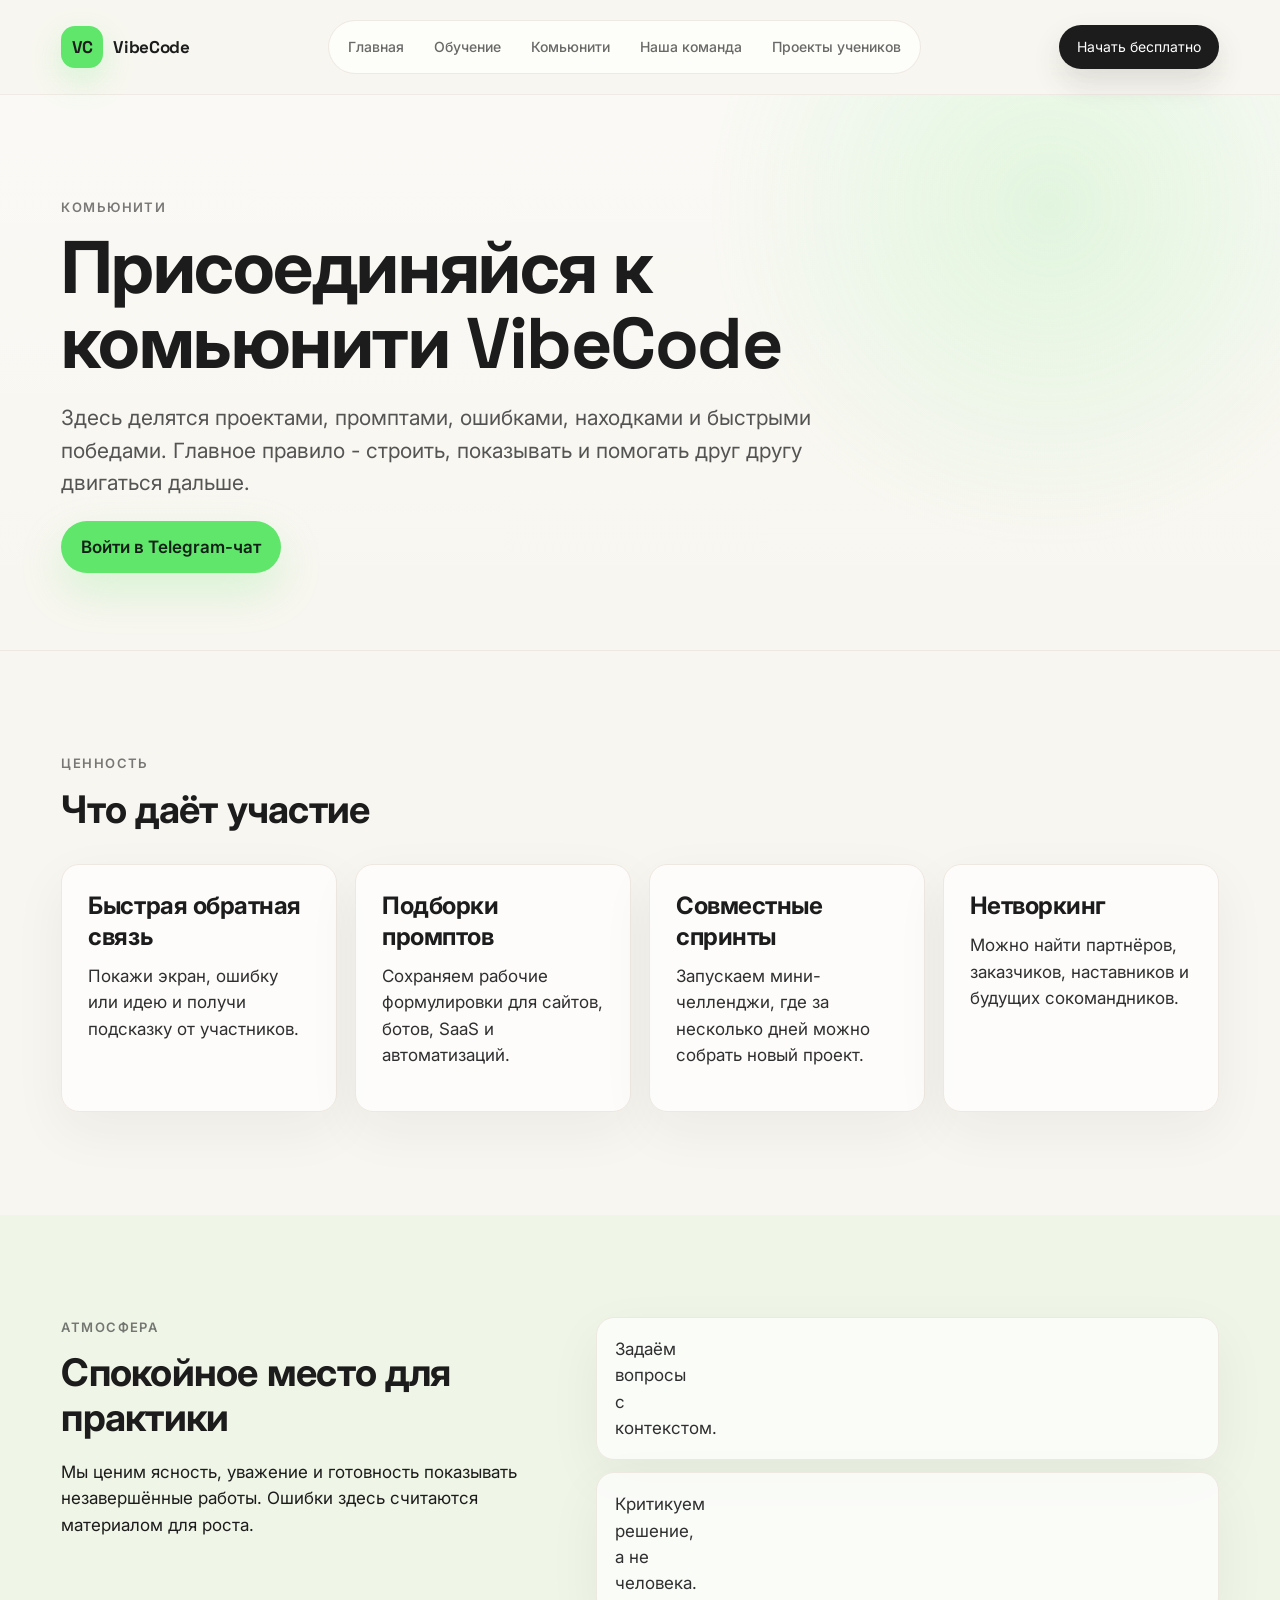
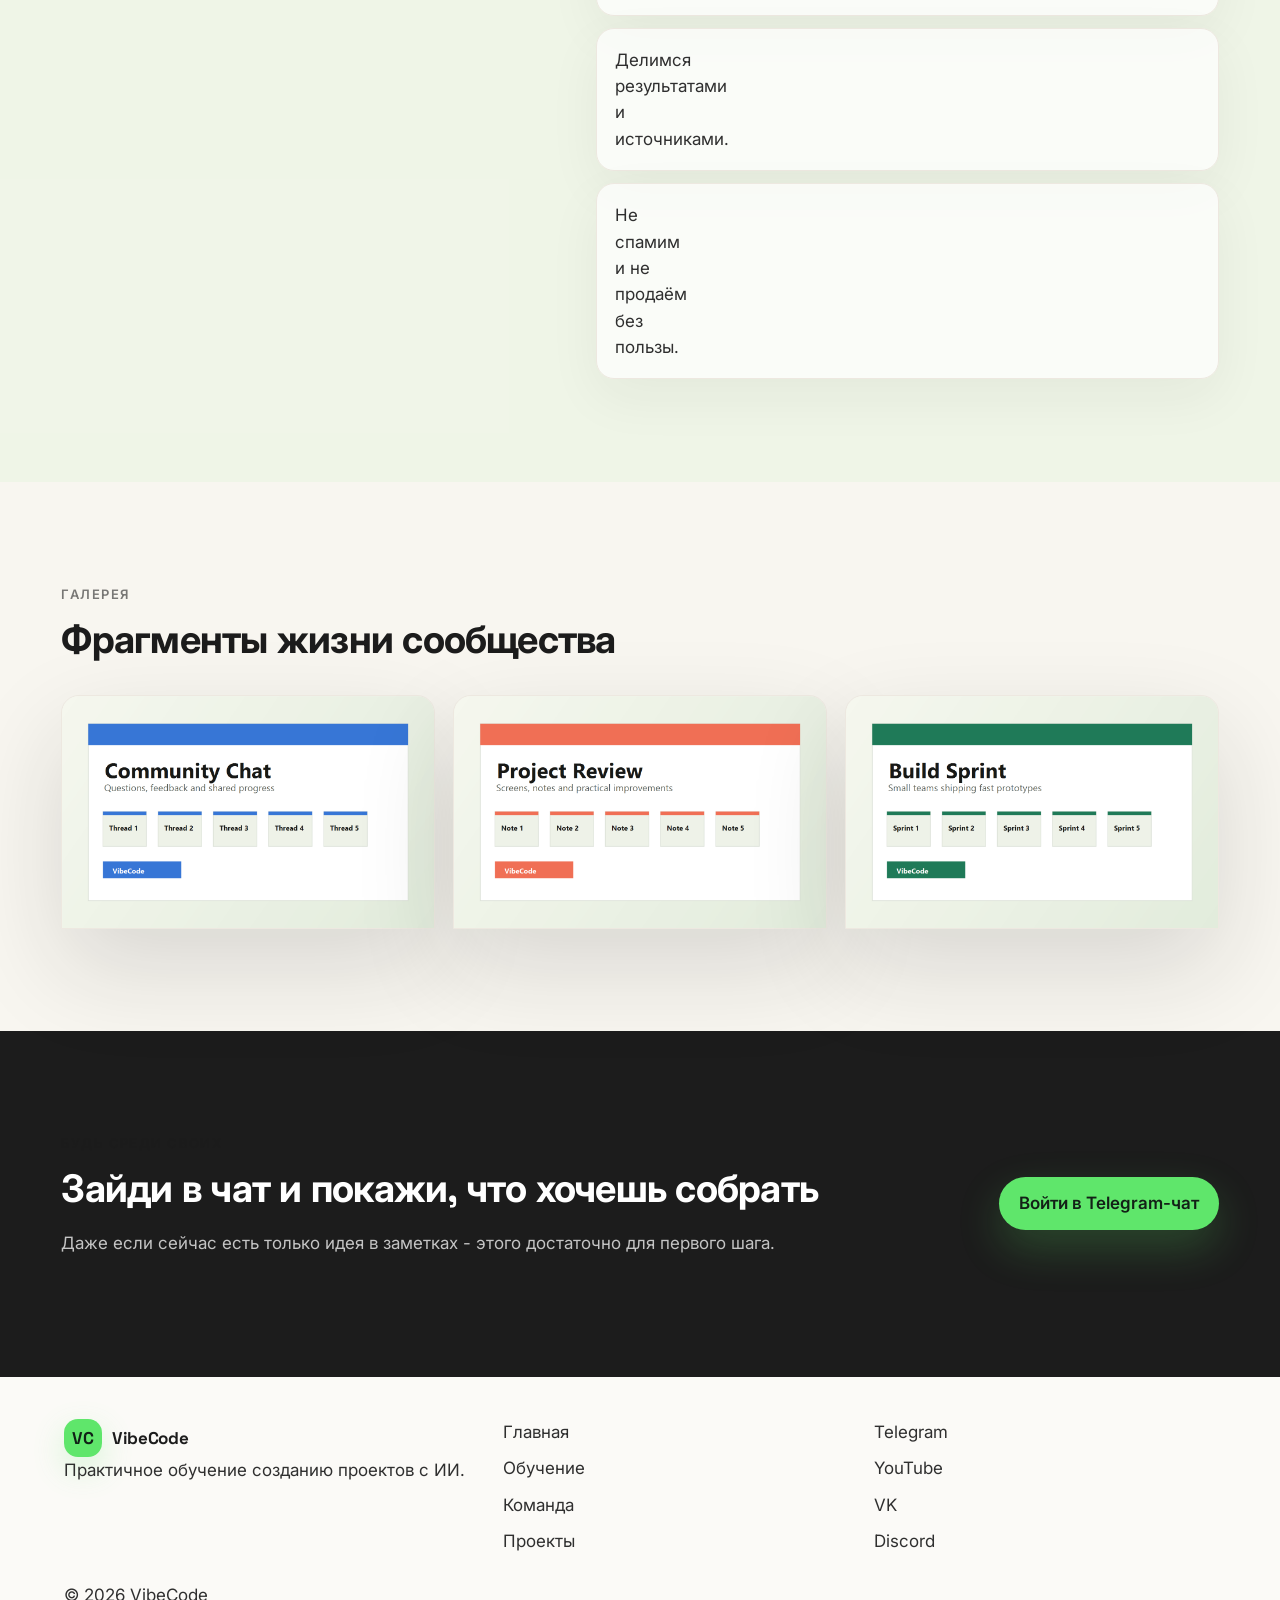
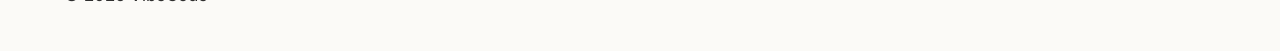
==== community.html @ 1e2a9bc7 "Initial VibeCode website" ====
<!doctype html>
<html lang="ru">
  <head>
    <meta charset="utf-8">
    <meta name="viewport" content="width=device-width, initial-scale=1">
    <title>Комьюнити - VibeCode</title>
    <link rel="preconnect" href="https://fonts.googleapis.com">
    <link rel="preconnect" href="https://fonts.gstatic.com" crossorigin>
    <link href="https://fonts.googleapis.com/css2?family=Inter:wght@400;500;600&family=Space+Grotesk:wght@700&display=swap" rel="stylesheet">
    <link rel="stylesheet" href="styles.css">
  </head>
  <body class="inner-premium">
    <header class="site-header premium-header">
      <a class="brand" href="index.html"><span class="brand-mark">VC</span><span>VibeCode</span></a>
      <button class="menu-toggle" type="button" aria-expanded="false" aria-controls="site-nav"><span></span><span></span><span></span></button>
      <nav class="site-nav" id="site-nav">
        <a href="index.html">Главная</a>
        <a href="learn.html">Обучение</a>
        <a href="community.html">Комьюнити</a>
        <a href="team.html">Наша команда</a>
        <a href="projects.html">Проекты учеников</a>
      </nav>
      <a class="header-cta" href="learn.html#free-course">Начать бесплатно</a>
    </header>

    <main>
      <section class="page-hero inner-hero community-hero">
        <p class="eyebrow">Комьюнити</p>
        <h1>Присоединяйся к комьюнити VibeCode</h1>
        <p>Здесь делятся проектами, промптами, ошибками, находками и быстрыми победами. Главное правило - строить, показывать и помогать друг другу двигаться дальше.</p>
        <a class="button primary" href="#">Войти в Telegram-чат</a>
      </section>

      <section class="section">
        <div class="section-head"><p class="eyebrow">Ценность</p><h2>Что даёт участие</h2></div>
        <div class="feature-grid">
          <article class="feature-card"><h3>Быстрая обратная связь</h3><p>Покажи экран, ошибку или идею и получи подсказку от участников.</p></article>
          <article class="feature-card"><h3>Подборки промптов</h3><p>Сохраняем рабочие формулировки для сайтов, ботов, SaaS и автоматизаций.</p></article>
          <article class="feature-card"><h3>Совместные спринты</h3><p>Запускаем мини-челленджи, где за несколько дней можно собрать новый проект.</p></article>
          <article class="feature-card"><h3>Нетворкинг</h3><p>Можно найти партнёров, заказчиков, наставников и будущих сокомандников.</p></article>
        </div>
      </section>

      <section class="section split-section muted-band">
        <div><p class="eyebrow">Атмосфера</p><h2>Спокойное место для практики</h2><p>Мы ценим ясность, уважение и готовность показывать незавершённые работы. Ошибки здесь считаются материалом для роста.</p></div>
        <div class="rules-list"><p>Задаём вопросы с контекстом.</p><p>Критикуем решение, а не человека.</p><p>Делимся результатами и источниками.</p><p>Не спамим и не продаём без пользы.</p></div>
      </section>

      <section class="section">
        <div class="section-head"><p class="eyebrow">Галерея</p><h2>Фрагменты жизни сообщества</h2></div>
        <div class="gallery-grid">
          <img src="assets/community-chat.png" alt="Скриншот обсуждения проектов в чате">
          <img src="assets/community-review.png" alt="Скриншот ревью интерфейса в сообществе">
          <img src="assets/community-sprint.png" alt="Скриншот спринта участников VibeCode">
        </div>
      </section>

      <section class="section cta-band">
        <div><p class="eyebrow">Будь среди своих</p><h2>Зайди в чат и покажи, что хочешь собрать</h2><p>Даже если сейчас есть только идея в заметках - этого достаточно для первого шага.</p></div>
        <a class="button primary" href="#">Войти в Telegram-чат</a>
      </section>
    </main>

    <footer class="site-footer premium-footer">
      <div><a class="brand" href="index.html"><span class="brand-mark">VC</span><span>VibeCode</span></a><p>Практичное обучение созданию проектов с ИИ.</p></div>
      <nav><a href="index.html">Главная</a><a href="learn.html">Обучение</a><a href="team.html">Команда</a><a href="projects.html">Проекты</a></nav>
      <div class="socials"><a href="#">Telegram</a><a href="#">YouTube</a><a href="#">VK</a><a href="#">Discord</a></div>
      <p class="copyright">© 2026 VibeCode</p>
    </footer>
    <script src="script.js"></script>
  </body>
</html>
---- styles.css ----
﻿:root {
  --bg: #F8F6F0;
  --surface: #ffffff;
  --ink: #1C1C1C;
  --muted: #2F2F2F;
  --line: #EDE8E0;
  --green: #5FE66B;
  --lime: #5FE66B;
  --light-green: #E8F5E0;
  --coral: #f06f55;
  --blue: #3776d6;
  --shadow: 0 38px 100px rgba(28, 28, 28, 0.14);
}

* { box-sizing: border-box; }
html { scroll-behavior: smooth; }
body {
  margin: 0;
  font-family: Montserrat, ui-sans-serif, system-ui, -apple-system, BlinkMacSystemFont, "Segoe UI", sans-serif;
  font-weight: 400;
  color: var(--ink);
  background: var(--bg);
  line-height: 1.5;
}

.learn-page {
  font-family: Montserrat, ui-sans-serif, system-ui, -apple-system, BlinkMacSystemFont, "Segoe UI", sans-serif;
}

.learn-page .page-hero h1,
.learn-page .section h2 {
  font-size: 34px;
  line-height: 1.15;
  max-width: 760px;
}

.learn-page .page-hero p,
.learn-page .section p,
.learn-page .section li,
.learn-page .program-list span,
.learn-page .faq-section details p {
  font-size: 14px;
  line-height: 1.58;
}

.learn-page .section h3,
.learn-page .faq-section summary {
  font-size: 18px;
  line-height: 1.25;
}

.learn-page .price {
  font-size: 28px;
}

.learn-page .compact-split {
  padding: 0;
}

.check-list {
  display: grid;
  gap: 10px;
  margin: 0;
  padding: 0;
  list-style: none;
}

.check-list li,
.link-list a,
.mini-project-grid article,
.highlight-panel {
  border: 1px solid var(--line);
  border-radius: 8px;
  background: var(--surface);
}

.check-list li {
  padding: 13px 15px;
  font-weight: 400;
}

.link-list {
  display: grid;
  gap: 10px;
}

.link-list a {
  padding: 13px 15px;
  color: var(--green);
  font-weight: 400;
}

.closing-line {
  max-width: 860px;
  margin: 28px 0 0;
  font-weight: 400;
}

.mini-project-grid {
  display: grid;
  grid-template-columns: repeat(2, minmax(0, 1fr));
  gap: 14px;
}

.mini-project-grid article {
  padding: 18px;
}

.mini-project-grid h3 {
  margin-bottom: 8px;
}

.inline-cta {
  display: flex;
  align-items: center;
  justify-content: space-between;
  gap: 22px;
  margin-top: 24px;
  padding: 22px;
  border-radius: 8px;
  background: var(--ink);
  color: white;
}

.inline-cta p {
  margin-bottom: 0;
  color: rgba(255, 255, 255, 0.74);
}

.inline-cta .button.primary {
  background: var(--lime);
  color: #102116;
  box-shadow: none;
  flex: 0 0 auto;
}

.highlight-panel {
  display: flex;
  align-items: center;
  justify-content: space-between;
  gap: 22px;
  padding: 26px;
  border-left: 5px solid var(--green);
}

.highlight-panel p {
  max-width: 760px;
  margin-bottom: 0;
  font-weight: 400;
}
img { max-width: 100%; display: block; }
a { color: inherit; text-decoration: none; }

.site-header {
  position: sticky;
  top: 0;
  z-index: 20;
  min-height: 76px;
  display: grid;
  grid-template-columns: auto 1fr auto;
  align-items: center;
  gap: 28px;
  padding: 16px clamp(18px, 5vw, 64px);
  background: rgba(247, 247, 242, 0.88);
  backdrop-filter: blur(18px);
  border-bottom: 1px solid rgba(223, 227, 218, 0.75);
}

.brand {
  display: inline-flex;
  align-items: center;
  gap: 10px;
  font-weight: 400;
  letter-spacing: 0;
}
.brand-mark {
  width: 38px;
  height: 38px;
  display: grid;
  place-items: center;
  border-radius: 8px;
  color: #102116;
  background: var(--lime);
  box-shadow: inset 0 0 0 1px rgba(23, 24, 22, 0.12);
}
.site-nav {
  justify-self: center;
  display: flex;
  gap: 8px;
  align-items: center;
}
.site-nav a {
  padding: 10px 11px;
  border-radius: 8px;
  color: var(--muted);
  font-size: 15px;
}
.site-nav a:hover { background: #ecefe6; color: var(--ink); }
.header-cta {
  justify-self: end;
  padding: 11px 18px;
  border-radius: 8px;
  background: var(--ink);
  color: white;
  font-weight: 400;
  font-size: 14px;
}
.menu-toggle { display: none; }

.hero {
  min-height: calc(100vh - 76px);
  display: grid;
  grid-template-columns: minmax(0, 0.95fr) minmax(320px, 1.05fr);
  gap: clamp(28px, 5vw, 68px);
  align-items: center;
  padding: clamp(48px, 7vw, 88px) clamp(18px, 5vw, 64px);
}
.home-hero { border-bottom: 1px solid var(--line); }
.hero-copy { max-width: 690px; }
.eyebrow {
  margin: 0 0 14px;
  color: var(--green);
  font-size: 13px;
  font-weight: 400;
  text-transform: uppercase;
  letter-spacing: 0.08em;
}
h1, h2, h3, p { margin-top: 0; }
h1 {
  margin-bottom: 22px;
  font-size: clamp(32px, 4vw, 48px);
  line-height: 1.2;
  letter-spacing: 0;
}
h2 {
  margin-bottom: 18px;
  font-size: clamp(24px, 3vw, 32px);
  line-height: 1.28;
  letter-spacing: 0;
}
h3 { margin-bottom: 10px; font-size: clamp(18px, 2vw, 24px); line-height: 1.32; }
.hero-text, .page-hero p {
  color: var(--muted);
  font-size: clamp(16px, 1.4vw, 18px);
  line-height: 1.55;
  max-width: 740px;
}
.hero-actions { display: flex; flex-wrap: wrap; gap: 12px; margin-top: 32px; }
.button {
  display: inline-flex;
  align-items: center;
  justify-content: center;
  min-height: 48px;
  padding: 13px 20px;
  border-radius: 8px;
  font-weight: 400;
  transition: transform 0.2s ease, box-shadow 0.2s ease;
}
.button:hover { transform: translateY(-2px); }
.button.primary { background: var(--green); color: white; box-shadow: 0 12px 28px rgba(31, 122, 88, 0.22); }
.button.secondary { border: 1px solid var(--line); background: var(--surface); color: var(--ink); }
.hero-media img {
  width: 100%;
  border-radius: 8px;
  box-shadow: var(--shadow);
  border: 1px solid rgba(23, 24, 22, 0.08);
}

.section {
  padding: clamp(58px, 8vw, 104px) clamp(18px, 5vw, 64px);
}
.section-head {
  max-width: 860px;
  margin-bottom: 34px;
}
.row-head {
  max-width: none;
  display: flex;
  align-items: end;
  justify-content: space-between;
  gap: 24px;
}
.feature-grid, .lesson-grid, .pricing-grid, .project-grid, .gallery-grid, .result-grid {
  display: grid;
  gap: 18px;
}
.feature-grid { grid-template-columns: repeat(4, minmax(0, 1fr)); }
.feature-grid.three { grid-template-columns: repeat(3, minmax(0, 1fr)); }
.feature-card, .lesson-card, .price-card, .project-card, .testimonial {
  border: 1px solid var(--line);
  border-radius: 8px;
  background: var(--surface);
}
.feature-card { padding: 24px; min-height: 230px; }
.feature-card p, .lesson-card p, .price-card p, .project-card p, .testimonial p, .site-footer p, .rules-list p { color: var(--muted); }
.icon {
  display: inline-grid;
  place-items: center;
  width: 42px;
  height: 42px;
  margin-bottom: 22px;
  border-radius: 8px;
  background: #eef6d5;
  color: var(--green);
  font-weight: 400;
}

.split-section {
  display: grid;
  grid-template-columns: minmax(0, 0.85fr) minmax(280px, 1.15fr);
  gap: clamp(28px, 6vw, 74px);
  align-items: start;
}
.steps, .program-list, .rules-list {
  display: grid;
  gap: 12px;
}
.step, .program-list div, .rules-list p {
  display: grid;
  grid-template-columns: 42px 1fr;
  gap: 14px;
  align-items: center;
  padding: 18px;
  margin: 0;
  border-radius: 8px;
  background: var(--surface);
  border: 1px solid var(--line);
}
.step b, .program-list b { color: var(--coral); }
.muted-band { background: #eef1e8; }
.result-grid { grid-template-columns: repeat(3, minmax(0, 1fr)); }
.result-grid p {
  margin: 0;
  padding: 22px;
  border-left: 4px solid var(--green);
  background: var(--surface);
  border-radius: 0 8px 8px 0;
  font-weight: 400;
}

.carousel-controls { display: flex; gap: 8px; }
.icon-button {
  width: 44px;
  height: 44px;
  border: 1px solid var(--line);
  border-radius: 8px;
  background: var(--surface);
  font-size: 28px;
  cursor: pointer;
}
.testimonial-carousel { position: relative; min-height: 220px; }
.testimonial {
  display: none;
  max-width: 820px;
  padding: 34px;
  box-shadow: var(--shadow);
}
.testimonial.active { display: block; }
.testimonial p { font-size: 24px; color: var(--ink); }

.lesson-grid { grid-template-columns: repeat(4, minmax(0, 1fr)); }
.lesson-card { overflow: hidden; }
.lesson-card img, .project-card img, .gallery-grid img {
  width: 100%;
  aspect-ratio: 16 / 10;
  object-fit: cover;
  background: #d8ded2;
}
.lesson-card h3, .lesson-card p { padding-inline: 18px; }
.lesson-card h3 { padding-top: 18px; }
.lesson-card p { padding-bottom: 18px; }

.cta-band {
  display: flex;
  align-items: center;
  justify-content: space-between;
  gap: 24px;
  color: white;
  background: var(--ink);
}
.cta-band .eyebrow { color: var(--lime); }
.cta-band p { color: rgba(255,255,255,0.74); max-width: 720px; }
.cta-band .button.primary { background: var(--lime); color: #102116; }

.page-hero {
  padding: clamp(74px, 10vw, 132px) clamp(18px, 5vw, 64px) clamp(44px, 7vw, 82px);
  border-bottom: 1px solid var(--line);
}
.page-hero h1 { max-width: 1050px; font-size: clamp(42px, 7vw, 78px); }
.community-hero {
  background: linear-gradient(90deg, rgba(216,242,99,0.42), rgba(55,118,214,0.12)), var(--bg);
}

.pricing-grid { grid-template-columns: repeat(3, minmax(0, 1fr)); }
.price-card { padding: 26px; }
.price-card.featured { border-color: var(--green); box-shadow: var(--shadow); }
.price { color: var(--ink); font-size: 34px; font-weight: 400; }
.price-card ul { padding-left: 20px; color: var(--muted); }
.price-card li { margin: 8px 0; }
.faq-section details {
  border-top: 1px solid var(--line);
  padding: 22px 0;
}
.faq-section summary {
  cursor: pointer;
  font-size: 20px;
  font-weight: 400;
}
.faq-section details:last-child { border-bottom: 1px solid var(--line); }

.gallery-grid { grid-template-columns: repeat(3, minmax(0, 1fr)); }
.gallery-grid img { border-radius: 8px; border: 1px solid var(--line); box-shadow: var(--shadow); }
.filters {
  display: flex;
  flex-wrap: wrap;
  gap: 10px;
  margin-bottom: 26px;
}
.filter {
  min-height: 42px;
  padding: 10px 14px;
  border: 1px solid var(--line);
  border-radius: 8px;
  background: var(--surface);
  cursor: pointer;
  font-weight: 400;
}
.filter.active { background: var(--ink); color: white; }
.project-grid { grid-template-columns: repeat(2, minmax(0, 1fr)); }
.project-card { overflow: hidden; }
.project-card div { padding: 20px; display: grid; gap: 8px; }
.project-card span { color: var(--green); font-size: 13px; font-weight: 400; }
.project-card strong { font-size: 14px; }
.project-card.hidden { display: none; }
.text-link { color: var(--blue); font-weight: 400; }

.site-footer {
  display: grid;
  grid-template-columns: 1.2fr 1fr 1fr;
  gap: 28px;
  padding: 42px clamp(18px, 5vw, 64px);
  border-top: 1px solid var(--line);
  background: #ffffff;
}
.site-footer nav, .socials { display: grid; gap: 10px; align-content: start; }
.site-footer a:not(.brand) { color: var(--muted); }
.site-footer a:hover { color: var(--ink); }
.copyright { grid-column: 1 / -1; margin: 0; font-size: 14px; }

.home-premium {
  --premium-bg: #F8F6F0;
  --premium-text: #1C1C1C;
  --premium-muted: #2F2F2F;
  --premium-accent: #5FE66B;
  --premium-surface: #E8F5E0;
  --premium-border: #EDE8E0;
  overflow-x: hidden;
}

.home-premium h1,
.home-premium h2,
.home-premium h3,
.home-premium .brand {
  font-family: "Space Grotesk", Inter, ui-sans-serif, system-ui, sans-serif;
  font-weight: 700;
}

.home-premium {
  font-family: Inter, ui-sans-serif, system-ui, -apple-system, BlinkMacSystemFont, "Segoe UI", sans-serif;
}

.premium-header {
  min-height: 88px;
  padding: 20px clamp(22px, 4.8vw, 76px);
  background: rgba(248, 246, 240, 0.78);
  border-bottom: 1px solid rgba(237, 232, 224, 0.84);
}

.premium-header .brand-mark {
  width: 42px;
  height: 42px;
  border-radius: 14px;
  background: var(--premium-accent);
  color: var(--premium-text);
  box-shadow: 0 12px 32px rgba(95, 230, 107, 0.32);
}

.premium-header .site-nav {
  gap: 4px;
  padding: 6px;
  border: 1px solid rgba(237, 232, 224, 0.92);
  border-radius: 999px;
  background: rgba(255, 255, 255, 0.58);
}

.premium-header .site-nav a {
  padding: 9px 13px;
  border-radius: 999px;
  color: rgba(47, 47, 47, 0.72);
  font-size: 14px;
  font-weight: 400;
}

.premium-header .site-nav a:hover {
  background: var(--premium-surface);
  color: var(--premium-text);
}

.premium-header .header-cta {
  border-radius: 999px;
  background: var(--premium-text);
  color: #ffffff;
  box-shadow: 0 14px 30px rgba(28, 28, 28, 0.12);
}

.premium-hero {
  min-height: calc(100vh - 88px);
  display: grid;
  grid-template-columns: minmax(0, 58fr) minmax(360px, 42fr);
  gap: clamp(36px, 5vw, 78px);
  align-items: start;
  padding: clamp(54px, 7vw, 102px) clamp(22px, 4.8vw, 76px) clamp(44px, 6vw, 86px);
  background:
    radial-gradient(circle at 78% 22%, rgba(95, 230, 107, 0.22), transparent 28%),
    linear-gradient(180deg, rgba(255, 255, 255, 0.28), rgba(248, 246, 240, 0));
}

.premium-hero__copy {
  max-width: 920px;
}

.premium-kicker {
  margin: 0 0 22px;
  color: rgba(28, 28, 28, 0.58);
  font-size: 13px;
  font-weight: 400;
  letter-spacing: 0.12em;
  text-transform: uppercase;
}

.premium-title {
  display: grid;
  gap: 0;
  margin: 0;
  color: var(--premium-text);
  font-family: "Space Grotesk", Inter, ui-sans-serif, system-ui, sans-serif;
  font-size: clamp(32px, 4.2vw, 48px);
  font-weight: 700;
  line-height: 1.14;
  letter-spacing: -0.025em;
}

.premium-title span {
  display: block;
}

.premium-title--single {
  display: block;
  max-width: 900px;
  font-family: Inter, ui-sans-serif, system-ui, -apple-system, BlinkMacSystemFont, "Segoe UI", sans-serif;
  font-size: 60px;
  font-weight: 400;
  line-height: 1.6;
  letter-spacing: -0.015em;
  text-wrap: balance;
}

.premium-description {
  max-width: 70ch;
  margin: 28px 0 0;
  color: var(--premium-muted);
  font-size: clamp(16px, 1.45vw, 18px);
  font-weight: 500;
  line-height: 1.55;
  letter-spacing: 0;
}

.premium-actions {
  display: flex;
  flex-wrap: wrap;
  gap: 14px;
  margin-top: 34px;
}

.premium-button {
  display: inline-flex;
  align-items: center;
  justify-content: center;
  min-height: 56px;
  padding: 16px 24px;
  border-radius: 999px;
  font-size: 15px;
  font-weight: 400;
  transition: transform 0.24s ease, box-shadow 0.24s ease, background 0.24s ease;
}

.premium-button:hover {
  transform: translateY(-3px);
}

.premium-button--primary {
  background: var(--premium-accent);
  color: var(--premium-text);
  box-shadow: 0 20px 48px rgba(95, 230, 107, 0.27);
}

.premium-button--primary:hover {
  box-shadow: 0 0 0 1px rgba(95, 230, 107, 0.35), 0 26px 70px rgba(95, 230, 107, 0.38);
}

.premium-button--ghost {
  border: 1px solid var(--premium-border);
  background: rgba(255, 255, 255, 0.66);
  color: var(--premium-text);
}

.premium-button--ghost:hover {
  background: #ffffff;
  box-shadow: 0 18px 42px rgba(28, 28, 28, 0.08);
}

.premium-hero__visual {
  position: relative;
}

.premium-hero__visual::before {
  content: "";
  position: absolute;
  inset: 8% -7% -5% 10%;
  border-radius: 34px;
  background: rgba(95, 230, 107, 0.22);
  filter: blur(34px);
  z-index: 0;
}

.workspace-card {
  position: relative;
  z-index: 1;
  overflow: hidden;
  border: 1px solid rgba(237, 232, 224, 0.96);
  border-radius: 24px;
  background: rgba(255, 255, 255, 0.86);
  box-shadow: 0 28px 72px rgba(28, 28, 28, 0.1);
}

.workspace-topbar {
  display: flex;
  align-items: center;
  justify-content: space-between;
  gap: 16px;
  padding: 22px 22px 20px;
  color: var(--premium-text);
  background:
    linear-gradient(135deg, rgba(95, 230, 107, 0.9) 0%, rgba(189, 247, 165, 0.86) 52%, rgba(232, 245, 224, 0.96) 100%);
}

.workspace-topbar p {
  margin: 0;
  font-family: "Space Grotesk", Inter, ui-sans-serif, system-ui, sans-serif;
  font-size: 22px;
  font-weight: 700;
  line-height: 1.25;
  letter-spacing: -0.018em;
}

.workspace-topbar span {
  display: block;
  margin-top: 6px;
  color: rgba(28, 28, 28, 0.64);
  font-size: 12px;
  font-weight: 400;
  line-height: 1.45;
  letter-spacing: 0.04em;
  text-transform: uppercase;
}

.workspace-status {
  display: inline-flex;
  align-items: center;
  gap: 8px;
  padding: 9px 12px;
  border-radius: 999px;
  background: rgba(255, 255, 255, 0.72);
  border: 1px solid rgba(95, 230, 107, 0.65);
  box-shadow: 0 0 0 4px rgba(95, 230, 107, 0.14), 0 14px 34px rgba(95, 230, 107, 0.32);
  font-size: 12px;
  font-weight: 400;
  letter-spacing: 0.08em;
  text-transform: uppercase;
  transition: transform 0.22s ease, box-shadow 0.22s ease, background 0.22s ease;
}

.workspace-status:hover {
  transform: translateY(-2px);
  background: rgba(255, 255, 255, 0.9);
  box-shadow: 0 0 0 6px rgba(95, 230, 107, 0.18), 0 18px 42px rgba(95, 230, 107, 0.42);
}

.workspace-status::before {
  content: "";
  width: 8px;
  height: 8px;
  border-radius: 50%;
  background: var(--premium-accent);
  box-shadow: 0 0 0 0 rgba(95, 230, 107, 0.58);
  animation: onlinePulse 1.8s ease-out infinite;
}

@keyframes onlinePulse {
  0% {
    box-shadow: 0 0 0 0 rgba(95, 230, 107, 0.58);
  }
  70% {
    box-shadow: 0 0 0 9px rgba(95, 230, 107, 0);
  }
  100% {
    box-shadow: 0 0 0 0 rgba(95, 230, 107, 0);
  }
}

.workspace-body {
  display: grid;
  gap: 14px;
  padding: 16px;
}

.workspace-panel {
  border: 1px solid var(--premium-border);
  border-radius: 18px;
  padding: 18px;
  background: #FDFCF8;
}

.panel-label {
  display: inline-flex;
  margin-bottom: 12px;
  color: rgba(28, 28, 28, 0.5);
  font-size: 12px;
  font-weight: 400;
  line-height: 1.4;
  letter-spacing: 0.08em;
  text-transform: uppercase;
}

.workspace-panel h2 {
  margin: 0 0 8px;
  color: var(--premium-text);
  font-size: 24px;
  line-height: 1.3;
  letter-spacing: -0.02em;
}

.workspace-panel p {
  margin: 0;
  color: rgba(47, 47, 47, 0.74);
  font-size: 14px;
  line-height: 1.5;
}

.prompt-chip-row {
  display: flex;
  gap: 8px;
  margin-top: 14px;
}

.prompt-chip-row span {
  padding: 7px 10px;
  border-radius: 999px;
  background: var(--premium-surface);
  font-size: 12px;
  font-weight: 400;
  line-height: 1.35;
}

.task-stack {
  display: grid;
  gap: 8px;
}

.task-card {
  display: grid;
  grid-template-columns: 38px 1fr;
  gap: 12px;
  align-items: center;
  padding: 12px;
  border: 1px solid var(--premium-border);
  border-radius: 16px;
  background: rgba(255, 255, 255, 0.86);
  transition: transform 0.22s ease, box-shadow 0.22s ease, border-color 0.22s ease;
}

.task-card:hover {
  transform: translateY(-3px);
  border-color: rgba(95, 230, 107, 0.72);
  box-shadow: 0 16px 36px rgba(28, 28, 28, 0.08);
}

.task-card--active {
  border-color: rgba(95, 230, 107, 0.85);
  background: linear-gradient(135deg, #ffffff, #F1FAEC);
}

.task-card > span {
  display: grid;
  place-items: center;
  width: 38px;
  height: 38px;
  border-radius: 12px;
  background: var(--premium-text);
  color: #ffffff;
  font-size: 12px;
  font-weight: 400;
}

.task-card h3 {
  margin: 0 0 2px;
  color: var(--premium-text);
  font-size: 16px;
  line-height: 1.35;
}

.task-card p {
  margin: 0;
  color: rgba(47, 47, 47, 0.62);
  font-size: 12px;
  line-height: 1.45;
}

.premium-proof,
.premium-process,
.premium-lessons,
.premium-final-cta {
  padding-inline: clamp(22px, 4.8vw, 76px);
}

.premium-proof {
  display: grid;
  grid-template-columns: repeat(3, minmax(0, 1fr));
  gap: 16px;
  padding-top: 18px;
  padding-bottom: clamp(72px, 9vw, 118px);
}

.premium-proof article,
.premium-card,
.premium-lesson {
  border: 1px solid var(--premium-border);
  border-radius: 28px;
  background: rgba(255, 255, 255, 0.64);
  box-shadow: 0 18px 50px rgba(28, 28, 28, 0.055);
}

.premium-proof article {
  padding: 28px;
}

.premium-proof span {
  display: inline-grid;
  place-items: center;
  width: 38px;
  height: 38px;
  margin-bottom: 26px;
  border-radius: 14px;
  background: var(--premium-surface);
  font-weight: 400;
}

.premium-proof h2,
.premium-card h3,
.premium-lesson h3 {
  color: var(--premium-text);
  letter-spacing: -0.03em;
}

.premium-proof h2 {
  margin-bottom: 10px;
  font-size: 24px;
  line-height: 1.05;
}

.premium-proof p,
.premium-card p,
.premium-lesson p,
.premium-final-cta p {
  margin: 0;
  color: rgba(47, 47, 47, 0.76);
}

.premium-process,
.premium-lessons {
  padding-top: clamp(72px, 9vw, 118px);
  padding-bottom: clamp(72px, 9vw, 118px);
  border-top: 1px solid var(--premium-border);
}

.premium-process {
  background: rgba(232, 245, 224, 0.36);
}

.premium-section-head {
  max-width: 860px;
  margin-bottom: 34px;
}

.premium-section-head h2,
.premium-final-cta h2 {
  margin: 0;
  color: var(--premium-text);
  font-size: clamp(24px, 3vw, 32px);
  line-height: 1.28;
  letter-spacing: -0.02em;
}

.premium-grid,
.premium-lesson-grid {
  display: grid;
  gap: 16px;
}

.premium-grid {
  grid-template-columns: repeat(4, minmax(0, 1fr));
}

.premium-card {
  min-height: 238px;
  padding: 26px;
  transition: transform 0.22s ease, box-shadow 0.22s ease;
}

.premium-card-index {
  display: inline-grid;
  place-items: center;
  width: 38px;
  height: 38px;
  margin-bottom: 28px;
  border-radius: 14px;
  background: var(--premium-surface);
  color: var(--premium-text);
  font-size: 13px;
  font-weight: 400;
}

.premium-card:hover,
.premium-lesson:hover {
  transform: translateY(-4px);
  box-shadow: 0 24px 64px rgba(28, 28, 28, 0.08);
}

.premium-card h3 {
  margin-bottom: 18px;
  font-size: clamp(18px, 2vw, 24px);
  line-height: 1.32;
}

.premium-lesson-grid {
  grid-template-columns: repeat(3, minmax(0, 1fr));
}

.premium-lesson-grid--four {
  grid-template-columns: repeat(4, minmax(0, 1fr));
}

.premium-lesson {
  overflow: hidden;
  transition: transform 0.22s ease, box-shadow 0.22s ease;
}

.premium-lesson img {
  width: 100%;
  aspect-ratio: 16 / 10;
  object-fit: cover;
}

.premium-lesson h3 {
  margin: 22px 22px 8px;
  font-size: clamp(18px, 2vw, 24px);
  line-height: 1.32;
}

.premium-lesson p {
  padding: 0 22px 24px;
}

.premium-final-cta {
  display: flex;
  align-items: center;
  justify-content: space-between;
  gap: 28px;
  margin: 0 clamp(22px, 4.8vw, 76px) clamp(72px, 8vw, 108px);
  padding: clamp(34px, 5vw, 58px);
  border: 1px solid rgba(95, 230, 107, 0.34);
  border-radius: 34px;
  background:
    radial-gradient(circle at 85% 20%, rgba(95, 230, 107, 0.28), transparent 32%),
    #1C1C1C;
  color: #ffffff;
  box-shadow: 0 34px 90px rgba(28, 28, 28, 0.16);
}

.premium-final-cta .premium-kicker {
  color: rgba(95, 230, 107, 0.9);
}

.premium-final-cta h2 {
  max-width: 740px;
  color: #ffffff;
}

.premium-final-cta p {
  max-width: 620px;
  margin-top: 18px;
  color: rgba(255, 255, 255, 0.7);
  font-size: 18px;
  line-height: 1.55;
}

.premium-footer {
  border-top-color: var(--premium-border);
  background: rgba(255, 255, 255, 0.52);
}

.motion-fade,
.motion-rise {
  opacity: 0;
}

.premium-split,
.premium-results,
.premium-testimonials {
  padding: clamp(72px, 9vw, 118px) clamp(22px, 4.8vw, 76px);
  border-top: 1px solid var(--premium-border);
}

.premium-split {
  display: grid;
  grid-template-columns: minmax(0, 0.9fr) minmax(320px, 1.1fr);
  gap: clamp(34px, 6vw, 84px);
  align-items: start;
}

.premium-split .premium-section-head {
  margin-bottom: 0;
}

.premium-step-list {
  display: grid;
  gap: 12px;
}

.premium-step {
  display: grid;
  grid-template-columns: 48px 1fr;
  gap: 16px;
  align-items: center;
  min-height: 78px;
  padding: 16px;
  border: 1px solid var(--premium-border);
  border-radius: 24px;
  background: rgba(255, 255, 255, 0.64);
  box-shadow: 0 18px 50px rgba(28, 28, 28, 0.045);
}

.premium-step b {
  display: grid;
  place-items: center;
  width: 48px;
  height: 48px;
  border-radius: 16px;
  background: var(--premium-accent);
  color: var(--premium-text);
}

.premium-step span {
  color: rgba(47, 47, 47, 0.82);
  font-size: 17px;
  line-height: 1.5;
  font-weight: 400;
}

.premium-results {
  background: rgba(232, 245, 224, 0.42);
}

.premium-result-grid {
  display: grid;
  grid-template-columns: repeat(3, minmax(0, 1fr));
  gap: 14px;
}

.premium-result-grid p {
  min-height: 124px;
  margin: 0;
  padding: 22px;
  border: 1px solid var(--premium-border);
  border-radius: 24px;
  background: rgba(255, 255, 255, 0.72);
  color: var(--premium-text);
  font-size: 17px;
  line-height: 1.5;
  font-weight: 400;
  box-shadow: 0 18px 50px rgba(28, 28, 28, 0.045);
}

.premium-testimonials {
  background: var(--premium-bg);
}

.premium-testimonials .row-head {
  max-width: none;
  display: flex;
  align-items: end;
  justify-content: space-between;
  gap: 24px;
}

.premium-testimonials .premium-section-head h2 {
  max-width: 850px;
}

.premium-carousel {
  min-height: 236px;
}

.premium-carousel .testimonial {
  max-width: 900px;
  border-radius: 28px;
  border-color: var(--premium-border);
  background: rgba(255, 255, 255, 0.72);
  box-shadow: 0 28px 80px rgba(28, 28, 28, 0.09);
}

.premium-carousel .testimonial p {
  color: var(--premium-text);
  font-family: "Space Grotesk", Inter, ui-sans-serif, system-ui, sans-serif;
  font-size: clamp(24px, 3vw, 32px);
  line-height: 1.32;
  letter-spacing: -0.02em;
}

.premium-carousel .testimonial strong {
  color: rgba(47, 47, 47, 0.72);
}

.home-premium .icon-button {
  border-radius: 999px;
  border-color: var(--premium-border);
  background: rgba(255, 255, 255, 0.72);
  color: var(--premium-text);
  transition: transform 0.22s ease, box-shadow 0.22s ease;
}

.home-premium .icon-button:hover {
  transform: translateY(-2px);
  box-shadow: 0 14px 34px rgba(28, 28, 28, 0.08);
}

@media (max-width: 980px) {
  .site-header { grid-template-columns: auto auto; }
  .menu-toggle {
    justify-self: end;
    display: grid;
    gap: 5px;
    width: 42px;
    height: 42px;
    padding: 10px;
    border: 1px solid var(--line);
    border-radius: 8px;
    background: var(--surface);
  }
  .menu-toggle span { height: 2px; background: var(--ink); }
  .site-nav {
    grid-column: 1 / -1;
    display: none;
    justify-self: stretch;
    flex-direction: column;
    align-items: stretch;
    padding-top: 10px;
  }
  .site-nav.open { display: flex; }
  .header-cta { display: none; }
  .hero, .split-section { grid-template-columns: 1fr; }
  .hero { min-height: auto; }
  .feature-grid, .feature-grid.three, .lesson-grid, .pricing-grid, .gallery-grid, .result-grid, .project-grid, .mini-project-grid {
    grid-template-columns: repeat(2, minmax(0, 1fr));
  }
  .inline-cta,
  .highlight-panel {
    align-items: flex-start;
    flex-direction: column;
  }
  .premium-header .site-nav {
    border-radius: 24px;
  }
  .premium-hero {
    grid-template-columns: 1fr;
    min-height: auto;
  }
  .premium-title {
    font-size: 42px;
    line-height: 1.18;
    letter-spacing: -0.025em;
  }
  .premium-title--single {
    font-size: 60px;
    line-height: 1.6;
  }
  .premium-hero__visual {
    max-width: 680px;
  }
  .premium-proof,
  .premium-grid,
  .premium-lesson-grid,
  .premium-lesson-grid--four,
  .premium-result-grid {
    grid-template-columns: repeat(2, minmax(0, 1fr));
  }
  .premium-split {
    grid-template-columns: 1fr;
  }
  .premium-final-cta {
    align-items: flex-start;
    flex-direction: column;
  }
}

@media (max-width: 640px) {
  .site-header { min-height: 68px; padding: 13px 16px; }
  h1 { font-size: 42px; }
  h2 { font-size: 28px; }
  .hero, .section, .page-hero { padding-left: 16px; padding-right: 16px; }
  .feature-grid, .feature-grid.three, .lesson-grid, .pricing-grid, .gallery-grid, .result-grid, .project-grid, .mini-project-grid {
    grid-template-columns: 1fr;
  }
  .row-head, .cta-band { align-items: flex-start; flex-direction: column; }
  .testimonial p { font-size: 20px; }
  .site-footer { grid-template-columns: 1fr; }
  .premium-header {
    min-height: 72px;
    padding: 14px 16px;
  }
  .premium-hero {
    padding: 42px 16px 54px;
  }
  .premium-title {
    font-size: 32px;
    line-height: 1.22;
    letter-spacing: -0.02em;
  }
  .premium-title--single {
    font-size: 42px;
    line-height: 1.28;
    letter-spacing: -0.015em;
  }
  .premium-description {
    margin-top: 24px;
    font-size: 16px;
    line-height: 1.55;
  }
  .premium-actions {
    align-items: stretch;
    flex-direction: column;
  }
  .premium-button {
    width: 100%;
  }
  .workspace-topbar {
    align-items: flex-start;
    flex-direction: column;
    padding: 22px;
  }
  .workspace-body {
    padding: 12px;
  }
  .workspace-panel h2 {
    font-size: 24px;
  }
  .task-card {
    grid-template-columns: 38px 1fr;
    padding: 12px;
  }
  .task-card > span {
    width: 38px;
    height: 38px;
  }
  .premium-proof,
  .premium-grid,
  .premium-lesson-grid,
  .premium-lesson-grid--four,
  .premium-result-grid {
    grid-template-columns: 1fr;
  }
  .premium-proof,
  .premium-process,
  .premium-lessons,
  .premium-final-cta {
    padding-left: 16px;
    padding-right: 16px;
  }
  .premium-section-head h2,
  .premium-final-cta h2 {
    font-size: 28px;
    line-height: 1.28;
  }
  .premium-final-cta {
    margin-left: 16px;
    margin-right: 16px;
    border-radius: 28px;
  }
  .premium-split,
  .premium-results,
  .premium-testimonials {
    padding-left: 16px;
    padding-right: 16px;
  }
  .premium-testimonials .row-head {
    align-items: flex-start;
    flex-direction: column;
  }
}

/* Homepage typography system: readable sizes, 1.4-1.6 leading, consistent spacing. */
.home-premium {
  --type-h1: 48px;
  --type-h2: 32px;
  --type-h3: 22px;
  --type-body: 17px;
  --type-small: 13px;
  --lead-tight: 1.22;
  --lead-heading: 1.28;
  --lead-body: 1.55;
  --space-page-x: clamp(20px, 4.8vw, 76px);
  --space-section-y: clamp(72px, 8vw, 112px);
  --space-block: 32px;
  font-family: Inter, ui-sans-serif, system-ui, -apple-system, BlinkMacSystemFont, "Segoe UI", sans-serif;
  font-size: var(--type-body);
  line-height: var(--lead-body);
}

.home-premium h1,
.home-premium h2,
.home-premium h3 {
  text-wrap: balance;
}

.home-premium p {
  line-height: var(--lead-body);
}

.premium-hero {
  padding: var(--space-section-y) var(--space-page-x) clamp(56px, 6vw, 88px);
  grid-template-columns: minmax(0, 64fr) minmax(340px, 36fr);
  gap: clamp(34px, 4.6vw, 68px);
}

.premium-hero__copy {
  max-width: 1040px;
}

.premium-title {
  max-width: 820px;
  font-size: clamp(56px, 6.6vw, 82px);
  line-height: 0.98;
  letter-spacing: -0.045em;
}

.premium-description {
  max-width: 62ch;
  margin-top: 28px;
  font-size: 18px;
  line-height: var(--lead-body);
  color: rgba(47, 47, 47, 0.82);
}

.premium-kicker,
.workspace-topbar span,
.panel-label,
.task-card p,
.premium-carousel .testimonial strong,
.copyright {
  font-size: var(--type-small);
  line-height: 1.45;
}

.premium-actions {
  margin-top: 32px;
}

.premium-process,
.premium-lessons,
.premium-split,
.premium-results,
.premium-testimonials {
  padding: var(--space-section-y) var(--space-page-x);
}

.premium-proof {
  padding-right: var(--space-page-x);
  padding-left: var(--space-page-x);
  padding-bottom: var(--space-section-y);
}

.premium-section-head {
  max-width: 760px;
  margin-bottom: var(--space-block);
}

.premium-section-head .premium-kicker {
  margin-bottom: 12px;
}

.premium-section-head h2,
.premium-final-cta h2,
.premium-proof h2 {
  font-size: var(--type-h2);
  line-height: var(--lead-heading);
  letter-spacing: -0.018em;
}

.premium-card h3,
.premium-lesson h3 {
  font-size: var(--type-h3);
  line-height: var(--lead-heading);
  letter-spacing: -0.012em;
}

.task-card h3 {
  font-size: 16px;
  line-height: 1.35;
  letter-spacing: -0.006em;
}

.premium-proof p,
.premium-card p,
.premium-lesson p,
.premium-final-cta p,
.premium-result-grid p,
.premium-step span {
  font-size: var(--type-body);
  line-height: var(--lead-body);
}

.workspace-panel h2 {
  font-size: 24px;
  line-height: var(--lead-heading);
}

.workspace-panel p {
  font-size: 14px;
  line-height: 1.55;
}

.premium-card,
.premium-proof article {
  padding: 28px;
}

.premium-result-grid p {
  min-height: 118px;
}

.premium-carousel .testimonial p {
  font-size: 32px;
  line-height: 1.32;
}

.premium-final-cta {
  margin-right: var(--space-page-x);
  margin-left: var(--space-page-x);
  padding: clamp(34px, 5vw, 56px);
}

@media (max-width: 980px) {
  .home-premium {
    --type-h1: 44px;
    --type-h2: 30px;
    --type-h3: 21px;
    --type-body: 16px;
    --space-section-y: 72px;
  }

  .premium-description {
    font-size: 17px;
  }

  .premium-title {
    max-width: 760px;
    font-size: 64px;
    line-height: 1;
    letter-spacing: -0.04em;
  }

  .premium-carousel .testimonial p {
    font-size: 28px;
  }
}

@media (max-width: 640px) {
  .home-premium {
    --type-h1: 36px;
    --type-h2: 26px;
    --type-h3: 20px;
    --type-body: 16px;
    --space-page-x: 16px;
    --space-section-y: 56px;
    --space-block: 24px;
  }

  .premium-hero {
    padding-top: 44px;
  }

  .premium-title {
    max-width: 100%;
    font-size: clamp(42px, 12.8vw, 54px);
    line-height: 1.04;
    letter-spacing: -0.035em;
  }

  .premium-description {
    margin-top: 20px;
    font-size: 16px;
  }

  .premium-proof article,
  .premium-card,
  .premium-lesson,
  .premium-carousel .testimonial {
    border-radius: 22px;
  }

  .premium-carousel .testimonial p {
    font-size: 24px;
    line-height: 1.35;
  }
}

/* Inner pages design system */
.inner-premium {
  font-family: Inter, ui-sans-serif, system-ui, -apple-system, BlinkMacSystemFont, "Segoe UI", sans-serif;
  color: var(--ink);
  background: var(--bg);
  font-size: 17px;
  line-height: 1.55;
}

.inner-premium h1,
.inner-premium h2,
.inner-premium h3,
.inner-premium .brand {
  font-family: "Space Grotesk", Inter, ui-sans-serif, system-ui, sans-serif;
  font-weight: 700;
  letter-spacing: -0.02em;
}

.inner-premium h1 {
  max-width: 980px;
  font-size: clamp(42px, 5.6vw, 72px);
  line-height: 1.04;
}

.inner-premium h2 {
  font-size: clamp(28px, 3vw, 38px);
  line-height: 1.18;
}

.inner-premium h3 {
  font-size: clamp(20px, 2vw, 24px);
  line-height: 1.28;
}

.inner-premium p,
.inner-premium li,
.inner-premium summary,
.inner-premium span {
  line-height: 1.55;
}

.inner-premium .site-header {
  background: rgba(248, 246, 240, 0.78);
  border-bottom-color: rgba(237, 232, 224, 0.84);
}

.inner-premium .brand-mark {
  border-radius: 14px;
  background: var(--green);
  box-shadow: 0 12px 32px rgba(95, 230, 107, 0.24);
}

.inner-premium .site-nav {
  gap: 4px;
  padding: 6px;
  border: 1px solid rgba(237, 232, 224, 0.92);
  border-radius: 999px;
  background: rgba(255, 255, 255, 0.58);
}

.inner-premium .site-nav a {
  border-radius: 999px;
  font-size: 14px;
  font-weight: 500;
}

.inner-premium .site-nav a:hover {
  background: var(--light-green);
}

.inner-premium .header-cta {
  border-radius: 999px;
  background: var(--ink);
}

.inner-hero {
  padding: clamp(72px, 8vw, 118px) clamp(20px, 4.8vw, 76px) clamp(48px, 6vw, 84px);
  background:
    radial-gradient(circle at 82% 20%, rgba(95, 230, 107, 0.16), transparent 30%),
    linear-gradient(180deg, rgba(255,255,255,0.36), rgba(248,246,240,0));
}

.inner-hero p:not(.eyebrow) {
  max-width: 760px;
  color: rgba(47, 47, 47, 0.82);
  font-size: clamp(17px, 1.7vw, 21px);
  line-height: 1.55;
}

.inner-premium .section {
  padding: clamp(68px, 8vw, 108px) clamp(20px, 4.8vw, 76px);
}

.inner-premium .section-head {
  max-width: 840px;
  margin-bottom: 32px;
}

.inner-premium .eyebrow {
  color: rgba(28, 28, 28, 0.58);
  font-size: 13px;
  font-weight: 600;
  letter-spacing: 0.11em;
}

.inner-premium .feature-card,
.inner-premium .price-card,
.inner-premium .project-card,
.inner-premium .lesson-card,
.inner-premium .check-list li,
.inner-premium .link-list a,
.inner-premium .mini-project-grid article,
.inner-premium .highlight-panel,
.inner-premium .program-list div,
.inner-premium .rules-list p,
.team-card {
  border-color: var(--line);
  border-radius: 18px;
  background: rgba(255,255,255,0.72);
  box-shadow: 0 18px 54px rgba(28, 28, 28, 0.055);
}

.inner-premium .feature-card,
.inner-premium .price-card,
.team-card {
  min-height: 220px;
  padding: 26px;
}

.inner-premium .button,
.inner-premium .filter {
  border-radius: 999px;
  font-weight: 600;
}

.inner-premium .button.primary,
.inner-premium .filter.active {
  background: var(--green);
  color: #132017;
  box-shadow: 0 18px 44px rgba(95, 230, 107, 0.22);
}

.inner-premium .button.secondary,
.inner-premium .filter {
  background: rgba(255,255,255,0.7);
}

.inner-premium .muted-band {
  background: rgba(232, 245, 224, 0.5);
}

.inner-premium .cta-band {
  background: #1C1C1C;
}

.inner-premium .cta-band .button.primary {
  background: var(--green);
}

.inner-premium .price {
  font-family: "Space Grotesk", Inter, sans-serif;
  font-size: 34px;
  font-weight: 700;
  letter-spacing: -0.02em;
}

.inner-premium .project-card img,
.inner-premium .gallery-grid img {
  border-radius: 18px 18px 0 0;
}

.team-grid {
  display: grid;
  grid-template-columns: repeat(4, minmax(0, 1fr));
  gap: 18px;
}

.team-card span {
  display: inline-grid;
  place-items: center;
  width: 46px;
  height: 46px;
  margin-bottom: 26px;
  border-radius: 14px;
  background: var(--light-green);
  color: var(--ink);
  font-weight: 600;
}

@media (max-width: 980px) {
  .inner-premium .site-nav {
    border-radius: 24px;
  }

  .team-grid {
    grid-template-columns: repeat(2, minmax(0, 1fr));
  }
}

@media (max-width: 640px) {
  .inner-premium {
    font-size: 16px;
  }

  .inner-premium h1 {
    font-size: 36px;
    line-height: 1.12;
  }

  .inner-premium h2 {
    font-size: 28px;
  }

  .inner-hero,
  .inner-premium .section {
    padding-left: 16px;
    padding-right: 16px;
  }

  .team-grid {
    grid-template-columns: 1fr;
  }
}
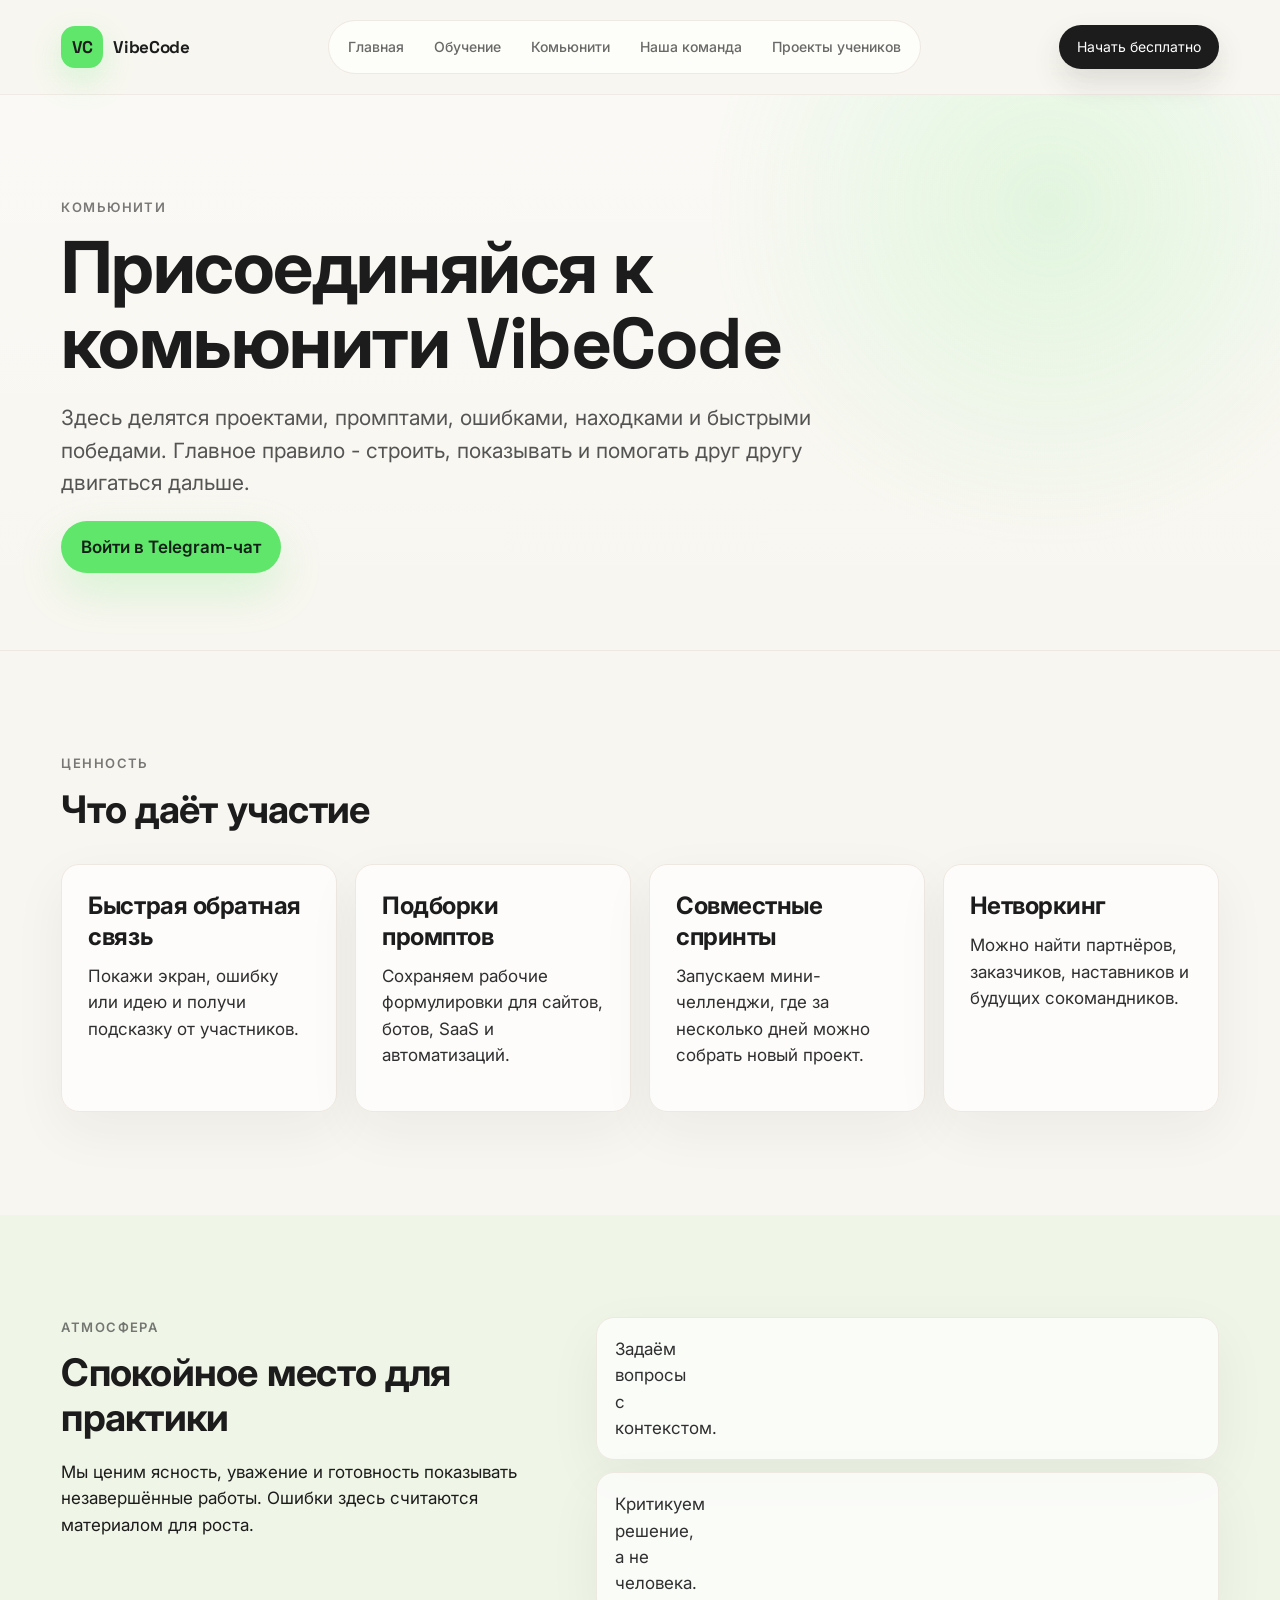
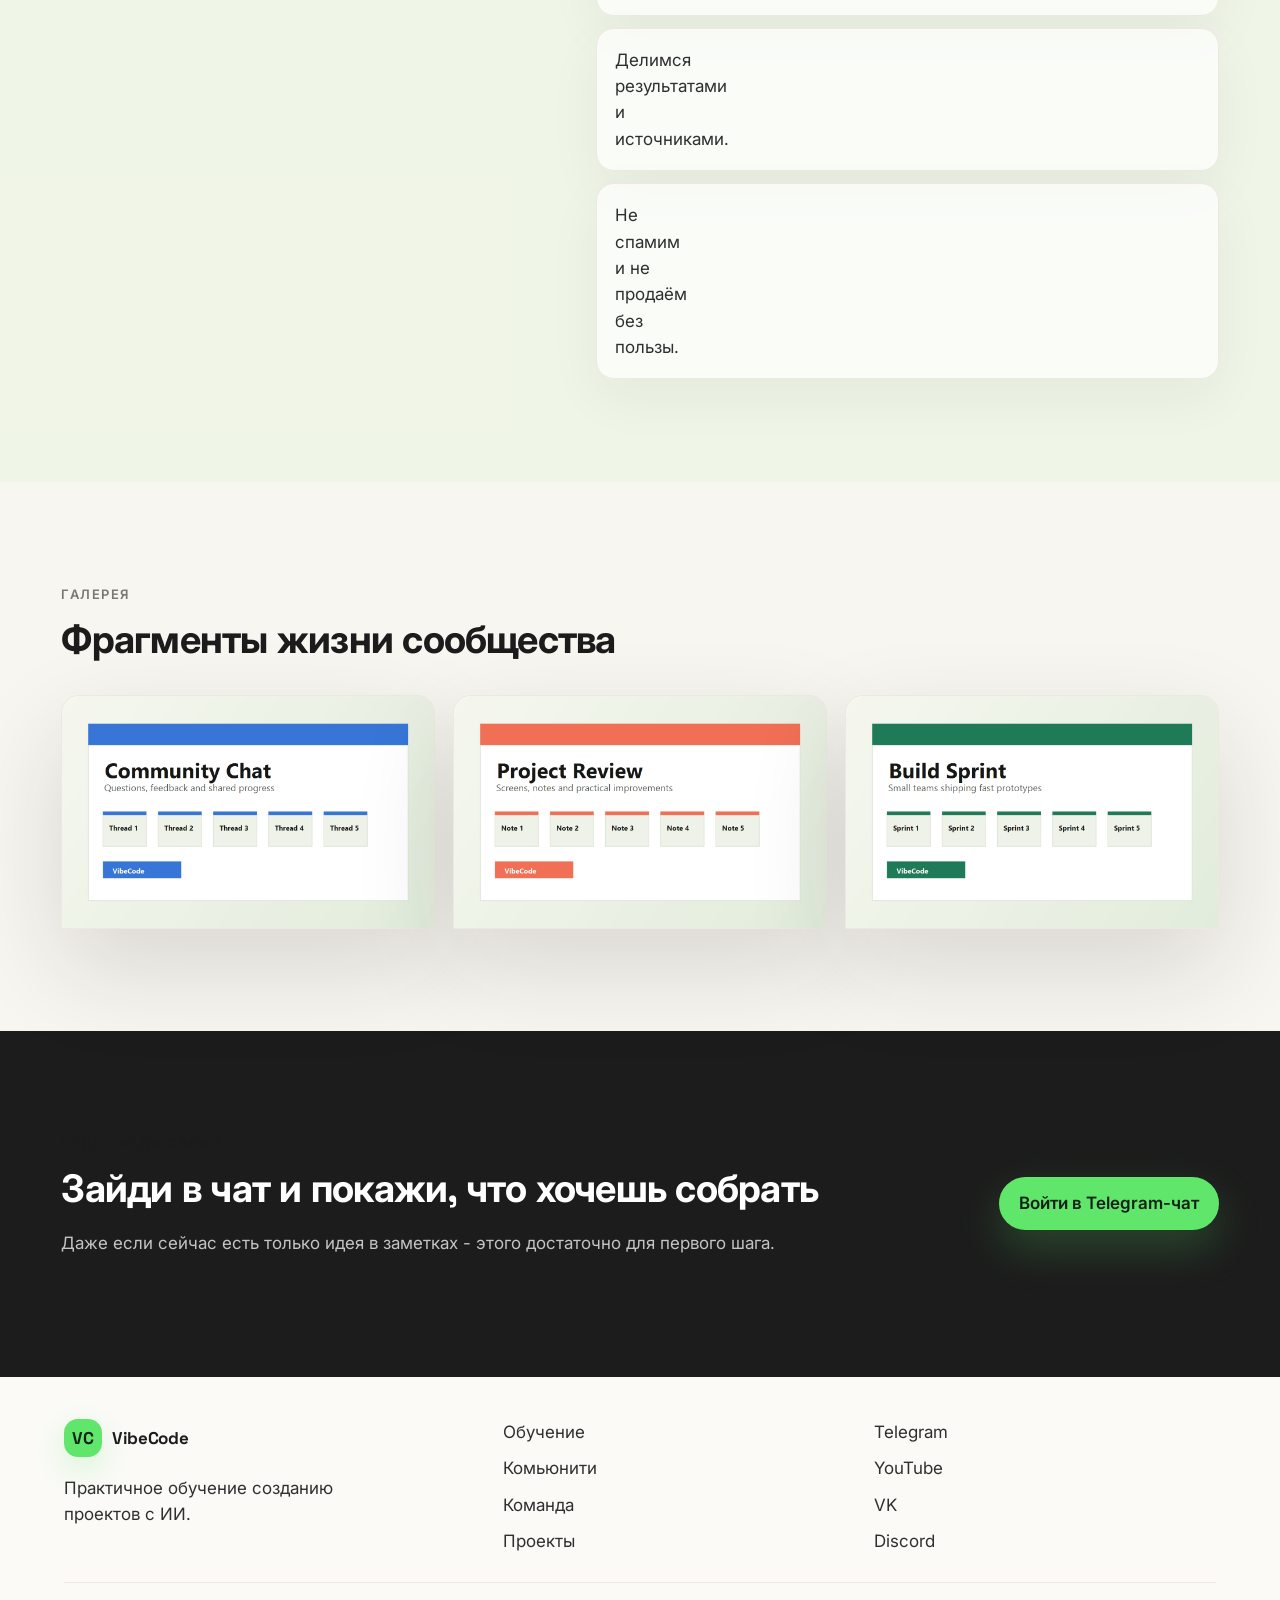
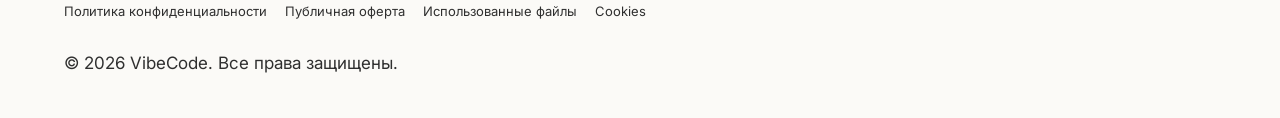
==== commit 03fdc74f: "Unify mobile footers across pages" ====
--- a/community.html
+++ b/community.html
@@ -7,7 +7,7 @@
     <link rel="preconnect" href="https://fonts.googleapis.com">
     <link rel="preconnect" href="https://fonts.gstatic.com" crossorigin>
     <link href="https://fonts.googleapis.com/css2?family=Inter:wght@400;500;600&family=Space+Grotesk:wght@700&display=swap" rel="stylesheet">
-    <link rel="stylesheet" href="styles.css">
+    <link rel="stylesheet" href="styles.css?v=footer-all-pages-2">
   </head>
   <body class="inner-premium">
     <header class="site-header premium-header">
@@ -62,10 +62,29 @@
     </main>
 
     <footer class="site-footer premium-footer">
-      <div><a class="brand" href="index.html"><span class="brand-mark">VC</span><span>VibeCode</span></a><p>Практичное обучение созданию проектов с ИИ.</p></div>
-      <nav><a href="index.html">Главная</a><a href="learn.html">Обучение</a><a href="team.html">Команда</a><a href="projects.html">Проекты</a></nav>
-      <div class="socials"><a href="#">Telegram</a><a href="#">YouTube</a><a href="#">VK</a><a href="#">Discord</a></div>
-      <p class="copyright">© 2026 VibeCode</p>
+      <div class="footer-brand-block">
+        <a class="brand" href="index.html"><span class="brand-mark">VC</span><span>VibeCode</span></a>
+        <p>Практичное обучение созданию проектов с ИИ.</p>
+      </div>
+      <nav class="footer-nav" aria-label="Навигация в подвале">
+        <a href="learn.html">Обучение</a>
+        <a href="community.html">Комьюнити</a>
+        <a href="team.html">Команда</a>
+        <a href="projects.html">Проекты</a>
+      </nav>
+      <div class="socials">
+        <a href="#">Telegram</a>
+        <a href="#">YouTube</a>
+        <a href="#">VK</a>
+        <a href="#">Discord</a>
+      </div>
+      <div class="footer-legal" aria-label="Обязательные ссылки">
+        <a href="privacy-policy.html" target="_blank">Политика конфиденциальности</a>
+        <a href="offer.html" target="_blank">Публичная оферта</a>
+        <a href="files.html" target="_blank">Использованные файлы</a>
+        <a href="cookies.html" target="_blank">Cookies</a>
+      </div>
+      <p class="copyright">© 2026 VibeCode. Все права защищены.</p>
     </footer>
     <script src="script.js"></script>
   </body>
--- a/styles.css
+++ b/styles.css
@@ -381,6 +381,13 @@
 .cta-band .eyebrow { color: var(--lime); }
 .cta-band p { color: rgba(255,255,255,0.74); max-width: 720px; }
 .cta-band .button.primary { background: var(--lime); color: #102116; }
+.project-course-cta .button.primary {
+  border-radius: 999px;
+  background: var(--lime);
+  color: #102116;
+  box-shadow: none;
+  font-weight: 500;
+}
 
 .page-hero {
   padding: clamp(74px, 10vw, 132px) clamp(18px, 5vw, 64px) clamp(44px, 7vw, 82px);
@@ -446,6 +453,72 @@
 .site-footer a:not(.brand) { color: var(--muted); }
 .site-footer a:hover { color: var(--ink); }
 .copyright { grid-column: 1 / -1; margin: 0; font-size: 14px; }
+
+.footer-brand-block {
+  display: grid;
+  align-content: start;
+  gap: 18px;
+}
+
+.footer-brand-block p {
+  max-width: 290px;
+  margin: 0;
+}
+
+.footer-nav,
+.footer-legal {
+  display: grid;
+  gap: 10px;
+}
+
+.footer-legal {
+  grid-column: 1 / -1;
+  grid-template-columns: repeat(4, minmax(0, auto));
+  justify-content: start;
+  gap: 10px 18px;
+  padding-top: 18px;
+  border-top: 1px solid var(--line);
+}
+
+.footer-legal a {
+  font-size: 13px;
+}
+
+@media (max-width: 760px) {
+  .site-footer {
+    grid-template-columns: 1fr 1fr;
+    gap: 28px 22px;
+  }
+
+  .footer-brand-block,
+  .footer-legal,
+  .copyright {
+    grid-column: 1 / -1;
+  }
+
+  .footer-brand-block {
+    gap: 18px;
+  }
+
+  .footer-brand-block p {
+    max-width: 260px;
+  }
+
+  .footer-nav,
+  .socials,
+  .footer-legal {
+    gap: 9px;
+  }
+
+  .footer-legal {
+    grid-template-columns: 1fr;
+    padding-top: 22px;
+  }
+
+  .footer-legal a {
+    font-size: 13px;
+  }
+}
 
 .home-premium {
   --premium-bg: #F8F6F0;
@@ -1232,6 +1305,21 @@
     grid-template-columns: 1fr;
   }
   .row-head, .cta-band { align-items: flex-start; flex-direction: column; }
+  .project-course-cta {
+    gap: 20px;
+  }
+  .project-course-cta .button.primary {
+    width: auto;
+    min-height: 40px;
+    padding: 10px 16px;
+    font-size: 14px;
+    line-height: 1.2;
+    white-space: nowrap;
+  }
+  .project-course-cta .button.primary:hover {
+    transform: translateY(-1px);
+    box-shadow: 0 10px 24px rgba(95, 230, 107, 0.16);
+  }
   .testimonial p { font-size: 20px; }
   .site-footer { grid-template-columns: 1fr; }
   .premium-header {
@@ -1705,6 +1793,52 @@
   border-radius: 18px 18px 0 0;
 }
 
+.legal-page {
+  background: var(--bg);
+}
+
+.legal-document {
+  width: min(860px, calc(100vw - 40px));
+  margin: 0 auto;
+  padding: clamp(48px, 8vw, 92px) 0 clamp(64px, 9vw, 112px);
+}
+
+.legal-document h1 {
+  margin-bottom: 18px;
+  overflow-wrap: anywhere;
+}
+
+.legal-document section {
+  padding: 26px 0;
+  border-top: 1px solid var(--line);
+}
+
+.legal-document section:first-of-type {
+  margin-top: 30px;
+}
+
+.legal-document h2 {
+  max-width: 720px;
+  margin-bottom: 12px;
+  font-size: 24px;
+}
+
+.legal-document p {
+  max-width: 760px;
+  color: rgba(47, 47, 47, 0.82);
+}
+
+.legal-document a {
+  color: var(--blue);
+}
+
+.legal-note {
+  padding: 16px 18px;
+  border: 1px solid rgba(95, 230, 107, 0.42);
+  border-radius: 18px;
+  background: rgba(232, 245, 224, 0.62);
+}
+
 .team-grid {
   display: grid;
   grid-template-columns: repeat(4, minmax(0, 1fr));
@@ -1756,4 +1890,428 @@
   .team-grid {
     grid-template-columns: 1fr;
   }
-}
+
+  .legal-document {
+    width: calc(100vw - 32px);
+    padding-top: 42px;
+  }
+
+  .legal-document h1 {
+    font-size: 26px;
+    line-height: 1.12;
+  }
+
+  .legal-document h2 {
+    font-size: 21px;
+  }
+}
+
+/* Mobile polish: current homepage adaptation. */
+.motion-fade,
+.motion-rise {
+  opacity: 1;
+}
+
+.hero-copy-mobile {
+  display: none;
+}
+
+.workspace-status {
+  display: block;
+  align-self: center;
+  flex: 0 0 auto;
+  width: 12px;
+  height: 12px;
+  margin-left: auto;
+  padding: 0;
+  border: 0;
+  border-radius: 50%;
+  background: var(--premium-accent);
+  box-shadow: 0 0 0 0 rgba(95, 230, 107, 0.58);
+  animation: onlinePulse 1.8s ease-out infinite;
+}
+
+.workspace-status::before {
+  content: none;
+}
+
+.workspace-status:hover {
+  transform: none;
+  background: var(--premium-accent);
+  box-shadow: 0 0 0 0 rgba(95, 230, 107, 0.58);
+}
+
+@media (max-width: 760px) {
+  .home-premium {
+    --mobile-grid-width: min(300px, calc(100vw - 32px));
+    --mobile-grid-margin: max(16px, calc((100vw - var(--mobile-grid-width)) / 2));
+    --space-page-x: var(--mobile-grid-margin);
+    --space-section-y: 56px;
+  }
+
+  .premium-header {
+    min-height: 68px;
+    padding: 13px var(--mobile-grid-margin);
+  }
+
+  .premium-hero {
+    grid-template-columns: 1fr;
+    min-height: auto;
+    gap: 24px;
+    padding: 28px var(--mobile-grid-margin) 56px;
+  }
+
+  .premium-hero__copy {
+    max-width: var(--mobile-grid-width);
+  }
+
+  .hero-copy-desktop {
+    display: none;
+  }
+
+  .hero-copy-mobile {
+    display: grid;
+  }
+
+  p.hero-copy-mobile {
+    display: block;
+  }
+
+  .premium-kicker.hero-copy-mobile {
+    margin-bottom: 14px;
+    font-size: 11px;
+    line-height: 1.35;
+    letter-spacing: 0.12em;
+  }
+
+  .premium-title {
+    max-width: 100%;
+    font-size: 20px;
+    line-height: 1.2;
+    letter-spacing: 0;
+  }
+
+  .premium-description {
+    max-width: 100%;
+    margin-top: 14px;
+    font-size: 13px;
+    line-height: 1.5;
+  }
+
+  .premium-actions {
+    display: grid;
+    grid-template-columns: 1fr;
+    justify-items: start;
+    gap: 8px;
+    margin-top: 18px;
+  }
+
+  .premium-button {
+    width: auto;
+    min-height: 38px;
+    padding: 9px 14px;
+    font-size: 13px;
+  }
+
+  .premium-hero__visual {
+    width: var(--mobile-grid-width);
+    max-width: var(--mobile-grid-width);
+  }
+
+  .premium-hero__visual::before {
+    display: none;
+  }
+
+  .workspace-card {
+    border-radius: 18px;
+  }
+
+  .workspace-topbar {
+    align-items: flex-start;
+    flex-direction: row;
+    gap: 12px;
+    padding: 16px;
+  }
+
+  .workspace-topbar p {
+    font-size: 16px;
+    line-height: 1.2;
+  }
+
+  .workspace-topbar span {
+    margin-top: 4px;
+    font-size: 9px;
+    line-height: 1.35;
+  }
+
+  .workspace-status {
+    width: 10px;
+    height: 10px;
+    transform: translateY(2px);
+  }
+
+  .workspace-body {
+    padding: 10px;
+  }
+
+  .workspace-panel {
+    padding: 14px;
+    border-radius: 14px;
+  }
+
+  .workspace-panel h2 {
+    font-size: 18px;
+  }
+
+  .workspace-panel p {
+    font-size: 12px;
+  }
+
+  .task-card {
+    grid-template-columns: 32px 1fr;
+    gap: 10px;
+    padding: 10px;
+  }
+
+  .task-card > span {
+    width: 32px;
+    height: 32px;
+  }
+}
+
+/* Mobile checkpoint before footer experiments. */
+@media (max-width: 760px) {
+  .home-premium {
+    --mobile-grid-width: min(300px, calc(100vw - 32px));
+    --mobile-grid-margin: max(16px, calc((100vw - var(--mobile-grid-width)) / 2));
+    --mobile-grid-gutter: calc(var(--mobile-grid-width) * 20 / 300);
+    --mobile-grid-column: calc((var(--mobile-grid-width) - (var(--mobile-grid-gutter) * 3)) / 4);
+    --space-page-x: var(--mobile-grid-margin);
+  }
+
+  .home-premium .site-header {
+    padding: 13px var(--mobile-grid-margin);
+  }
+
+  .home-premium .premium-hero,
+  .home-premium .premium-process,
+  .home-premium .premium-split,
+  .home-premium .premium-results,
+  .home-premium .premium-testimonials,
+  .home-premium .premium-lessons {
+    padding-right: var(--mobile-grid-margin);
+    padding-left: var(--mobile-grid-margin);
+  }
+
+  .home-premium .premium-hero__copy,
+  .home-premium .premium-hero__visual,
+  .home-premium .premium-section-head,
+  .home-premium .premium-grid,
+  .home-premium .premium-step-list,
+  .home-premium .premium-result-grid,
+  .home-premium .testimonial-carousel,
+  .home-premium .premium-lesson-grid {
+    width: var(--mobile-grid-width);
+    max-width: var(--mobile-grid-width);
+  }
+
+  .home-premium .premium-title {
+    font-size: 20px;
+    line-height: 1.2;
+    letter-spacing: 0;
+  }
+
+  .home-premium .premium-description {
+    font-size: 13px;
+    line-height: 1.5;
+  }
+
+  .home-premium .premium-section-head h2 {
+    font-size: 25px;
+    line-height: 1.22;
+    letter-spacing: 0;
+  }
+
+  .home-premium .premium-card h3,
+  .home-premium .premium-lesson h3 {
+    font-size: 20px;
+    line-height: 1.25;
+    letter-spacing: 0;
+  }
+
+  .home-premium .premium-card p,
+  .home-premium .premium-lesson p,
+  .home-premium .premium-step span,
+  .home-premium .premium-result-grid p {
+    font-size: 15px;
+    line-height: 1.55;
+  }
+
+  .home-premium .menu-toggle {
+    justify-self: end;
+    display: grid;
+    place-content: center;
+    gap: 5px;
+    width: 42px;
+    height: 42px;
+    padding: 0;
+    border-color: transparent;
+    background: transparent;
+    box-shadow: none;
+    outline: none;
+    transition: none;
+    -webkit-tap-highlight-color: transparent;
+  }
+
+  .home-premium .menu-toggle span {
+    width: 20px;
+    height: 2px;
+    border-radius: 999px;
+    background: var(--premium-text);
+    transition: transform 0.2s ease, opacity 0.2s ease, background 0.2s ease;
+  }
+
+  .home-premium .menu-toggle:focus {
+    outline: none;
+  }
+
+  .home-premium .menu-toggle:hover,
+  .home-premium .menu-toggle:focus-visible {
+    border-color: transparent;
+    background: transparent;
+    box-shadow: none;
+    outline: none;
+  }
+
+  .home-premium .menu-toggle:hover span,
+  .home-premium .menu-toggle:focus-visible span {
+    background: var(--premium-accent);
+  }
+
+  .home-premium .menu-toggle[aria-expanded="true"] {
+    border-color: transparent;
+    background: transparent;
+    box-shadow: none;
+  }
+
+  .home-premium .menu-toggle[aria-expanded="true"] span {
+    background: var(--premium-text);
+  }
+
+  .home-premium .menu-toggle[aria-expanded="true"] span:nth-child(1) {
+    transform: translateY(7px) rotate(45deg);
+  }
+
+  .home-premium .menu-toggle[aria-expanded="true"] span:nth-child(2) {
+    opacity: 0;
+  }
+
+  .home-premium .menu-toggle[aria-expanded="true"] span:nth-child(3) {
+    transform: translateY(-7px) rotate(-45deg);
+  }
+
+  .home-premium .menu-toggle[aria-expanded="true"]:hover span,
+  .home-premium .menu-toggle[aria-expanded="true"]:focus-visible span {
+    background: var(--premium-accent);
+  }
+
+  .home-premium .site-nav {
+    padding: 10px;
+    border-color: rgba(237, 232, 224, 0.94);
+    border-radius: 18px;
+    background: rgba(255, 255, 255, 0.92);
+  }
+
+  .home-premium .site-nav a:hover,
+  .home-premium .site-nav a:focus-visible {
+    background: var(--premium-surface);
+    color: var(--premium-text);
+  }
+
+  .home-premium .footer-brand-block {
+    grid-column: 1 / -1;
+    gap: 18px;
+  }
+
+  .home-premium .footer-brand-block p {
+    max-width: 260px;
+  }
+
+  .home-premium .site-footer {
+    grid-template-columns: 1fr 1fr;
+    gap: 28px 22px;
+  }
+
+  .home-premium .footer-nav,
+  .home-premium .socials,
+  .home-premium .footer-legal {
+    gap: 9px;
+  }
+
+  .home-premium .footer-legal {
+    grid-column: 1 / -1;
+    grid-template-columns: 1fr;
+    padding-top: 22px;
+  }
+
+  .home-premium .footer-legal a {
+    font-size: 13px;
+  }
+
+  .home-premium .copyright {
+    grid-column: 1 / -1;
+  }
+
+}
+
+@media (max-width: 760px) {
+  .home-premium.show-mobile-grid::before {
+    content: "";
+    position: fixed;
+    top: 0;
+    bottom: 0;
+    left: 50%;
+    z-index: 9999;
+    width: var(--mobile-grid-width);
+    pointer-events: none;
+    transform: translateX(-50%);
+    background:
+      linear-gradient(
+        to right,
+        rgba(121, 84, 255, 0.16) 0 var(--mobile-grid-column),
+        transparent var(--mobile-grid-column) calc(var(--mobile-grid-column) + var(--mobile-grid-gutter)),
+        rgba(121, 84, 255, 0.16) calc(var(--mobile-grid-column) + var(--mobile-grid-gutter)) calc((var(--mobile-grid-column) * 2) + var(--mobile-grid-gutter)),
+        transparent calc((var(--mobile-grid-column) * 2) + var(--mobile-grid-gutter)) calc((var(--mobile-grid-column) * 2) + (var(--mobile-grid-gutter) * 2)),
+        rgba(121, 84, 255, 0.16) calc((var(--mobile-grid-column) * 2) + (var(--mobile-grid-gutter) * 2)) calc((var(--mobile-grid-column) * 3) + (var(--mobile-grid-gutter) * 2)),
+        transparent calc((var(--mobile-grid-column) * 3) + (var(--mobile-grid-gutter) * 2)) calc((var(--mobile-grid-column) * 3) + (var(--mobile-grid-gutter) * 3)),
+        rgba(121, 84, 255, 0.16) calc((var(--mobile-grid-column) * 3) + (var(--mobile-grid-gutter) * 3)) var(--mobile-grid-width)
+      );
+    box-shadow:
+      inset 1px 0 rgba(121, 84, 255, 0.36),
+      inset -1px 0 rgba(121, 84, 255, 0.36);
+  }
+}
+
+@media (max-width: 760px) {
+  .site-footer {
+    grid-template-columns: 1fr 1fr;
+    gap: 28px 22px;
+  }
+
+  .footer-brand-block,
+  .footer-legal,
+  .copyright {
+    grid-column: 1 / -1;
+  }
+
+  .footer-nav,
+  .socials {
+    gap: 9px;
+  }
+
+  .footer-legal {
+    grid-template-columns: 1fr;
+    gap: 9px;
+    padding-top: 22px;
+  }
+}
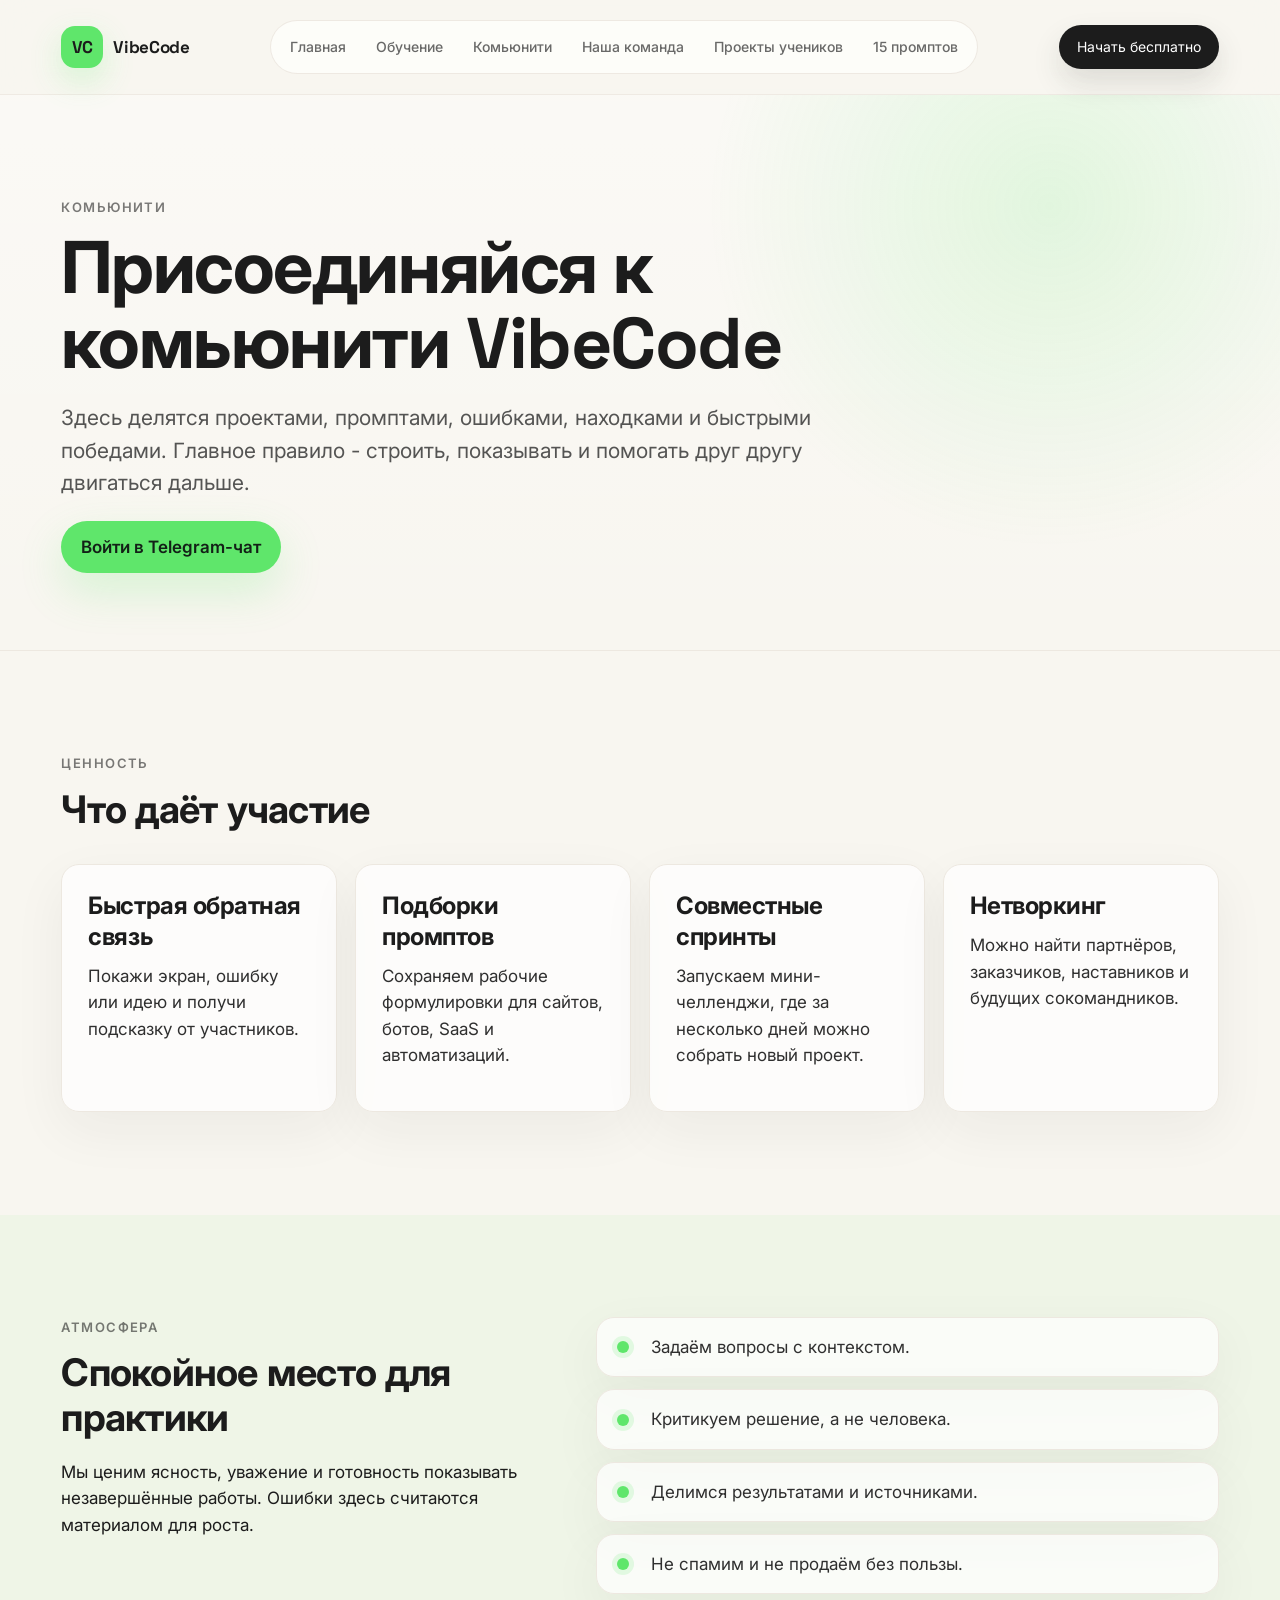
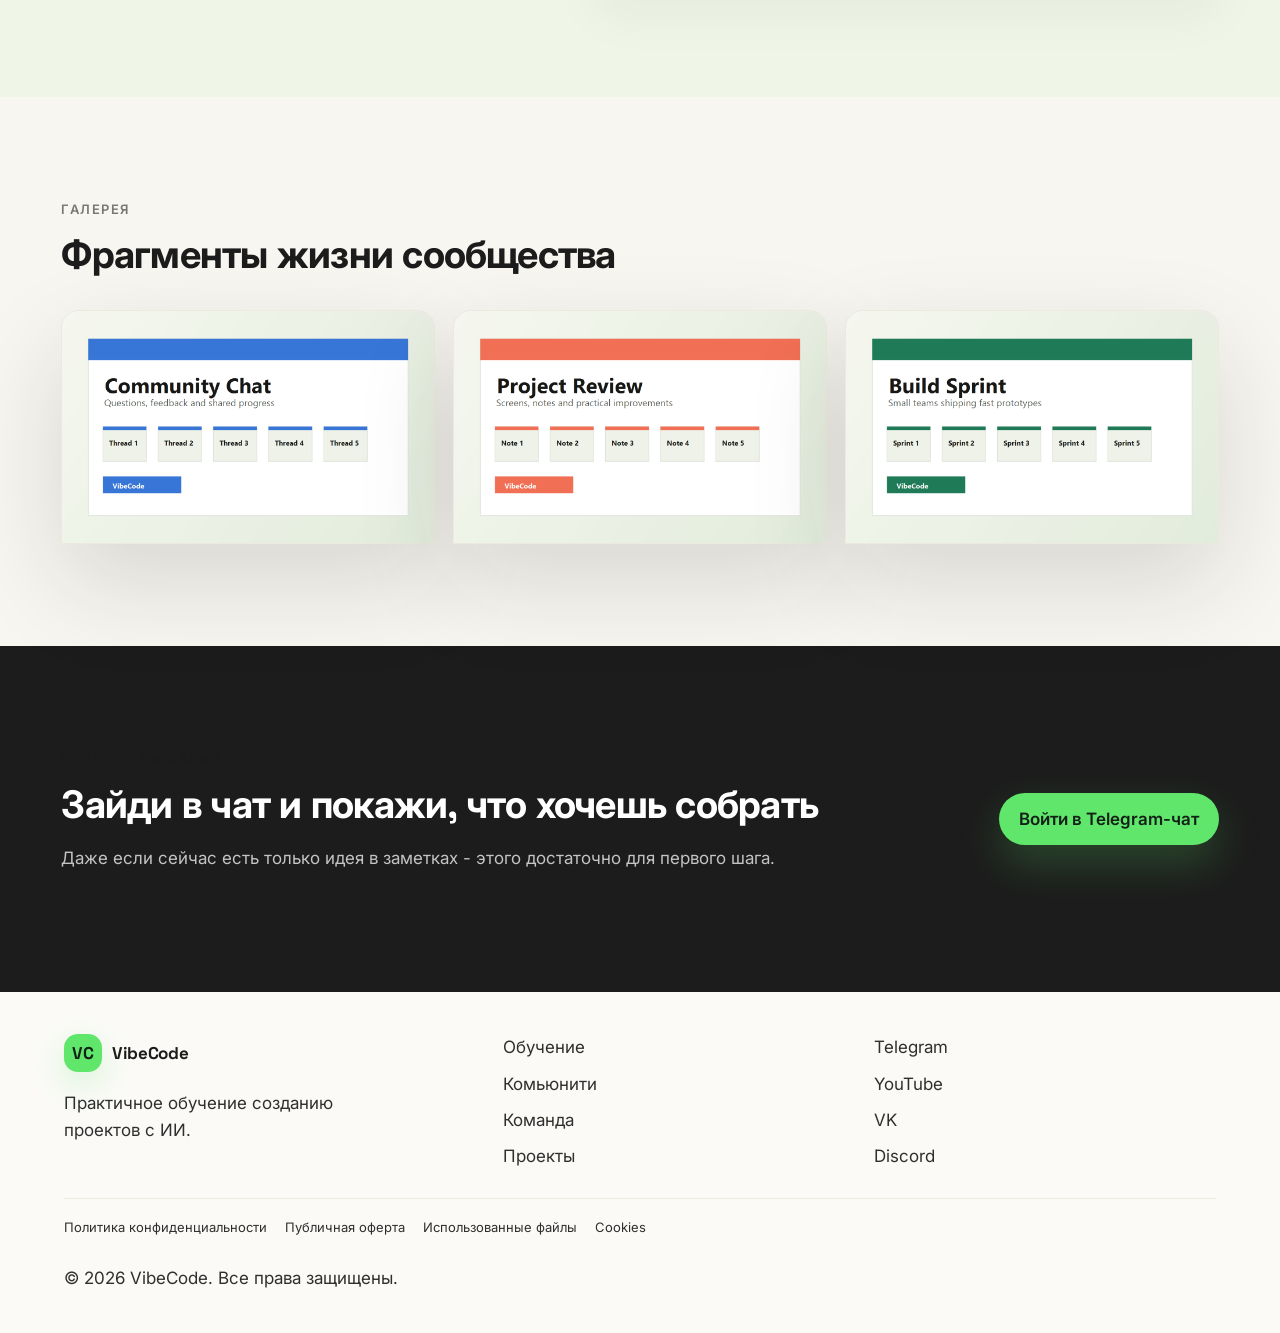
==== commit a5b2128c: "Update site prompts and community links" ====
--- a/community.html
+++ b/community.html
@@ -7,7 +7,7 @@
     <link rel="preconnect" href="https://fonts.googleapis.com">
     <link rel="preconnect" href="https://fonts.gstatic.com" crossorigin>
     <link href="https://fonts.googleapis.com/css2?family=Inter:wght@400;500;600&family=Space+Grotesk:wght@700&display=swap" rel="stylesheet">
-    <link rel="stylesheet" href="styles.css?v=footer-all-pages-2">
+    <link rel="stylesheet" href="styles.css?v=header-fix-1">
   </head>
   <body class="inner-premium">
     <header class="site-header premium-header">
@@ -19,6 +19,7 @@
         <a href="community.html">Комьюнити</a>
         <a href="team.html">Наша команда</a>
         <a href="projects.html">Проекты учеников</a>
+        <a href="prompts.html">15 промптов</a>
       </nav>
       <a class="header-cta" href="learn.html#free-course">Начать бесплатно</a>
     </header>
@@ -28,7 +29,7 @@
         <p class="eyebrow">Комьюнити</p>
         <h1>Присоединяйся к комьюнити VibeCode</h1>
         <p>Здесь делятся проектами, промптами, ошибками, находками и быстрыми победами. Главное правило - строить, показывать и помогать друг другу двигаться дальше.</p>
-        <a class="button primary" href="#">Войти в Telegram-чат</a>
+        <a class="button primary" href="https://t.me/vibecode_chat" target="_blank" rel="noopener">Войти в Telegram-чат</a>
       </section>
 
       <section class="section">
@@ -43,7 +44,12 @@
 
       <section class="section split-section muted-band">
         <div><p class="eyebrow">Атмосфера</p><h2>Спокойное место для практики</h2><p>Мы ценим ясность, уважение и готовность показывать незавершённые работы. Ошибки здесь считаются материалом для роста.</p></div>
-        <div class="rules-list"><p>Задаём вопросы с контекстом.</p><p>Критикуем решение, а не человека.</p><p>Делимся результатами и источниками.</p><p>Не спамим и не продаём без пользы.</p></div>
+        <ul class="rules-list community-rules">
+          <li>Задаём вопросы с контекстом.</li>
+          <li>Критикуем решение, а не человека.</li>
+          <li>Делимся результатами и источниками.</li>
+          <li>Не спамим и не продаём без пользы.</li>
+        </ul>
       </section>
 
       <section class="section">
@@ -57,7 +63,7 @@
 
       <section class="section cta-band">
         <div><p class="eyebrow">Будь среди своих</p><h2>Зайди в чат и покажи, что хочешь собрать</h2><p>Даже если сейчас есть только идея в заметках - этого достаточно для первого шага.</p></div>
-        <a class="button primary" href="#">Войти в Telegram-чат</a>
+        <a class="button primary" href="https://t.me/vibecode_chat" target="_blank" rel="noopener">Войти в Telegram-чат</a>
       </section>
     </main>
 
@@ -73,7 +79,7 @@
         <a href="projects.html">Проекты</a>
       </nav>
       <div class="socials">
-        <a href="#">Telegram</a>
+        <a href="https://t.me/vibecode" target="_blank" rel="noopener">Telegram</a>
         <a href="#">YouTube</a>
         <a href="#">VK</a>
         <a href="#">Discord</a>
--- a/styles.css
+++ b/styles.css
@@ -57,6 +57,12 @@
   padding: 0;
 }
 
+.learn-page .faq-section details:last-child,
+.learn-page .site-footer {
+  border-top-color: transparent;
+  border-bottom: 0;
+}
+
 .check-list {
   display: grid;
   gap: 10px;
@@ -204,6 +210,7 @@
   color: white;
   font-weight: 400;
   font-size: 14px;
+  white-space: nowrap;
 }
 .menu-toggle { display: none; }
 
@@ -254,6 +261,7 @@
   padding: 13px 20px;
   border-radius: 8px;
   font-weight: 400;
+  white-space: nowrap;
   transition: transform 0.2s ease, box-shadow 0.2s ease;
 }
 .button:hover { transform: translateY(-2px); }
@@ -326,6 +334,35 @@
   background: var(--surface);
   border: 1px solid var(--line);
 }
+.community-rules {
+  margin: 0;
+  padding: 0;
+  list-style: none;
+}
+
+.community-rules li {
+  position: relative;
+  min-height: 58px;
+  display: flex;
+  align-items: center;
+  padding: 16px 18px 16px 54px;
+  border: 1px solid var(--line);
+  border-radius: 18px;
+  background: rgba(255, 255, 255, 0.72);
+  color: var(--muted);
+  box-shadow: 0 18px 54px rgba(28, 28, 28, 0.055);
+}
+
+.community-rules li::before {
+  content: "";
+  position: absolute;
+  left: 20px;
+  width: 12px;
+  height: 12px;
+  border-radius: 50%;
+  background: var(--green);
+  box-shadow: 0 0 0 5px rgba(95, 230, 107, 0.16);
+}
 .step b, .program-list b { color: var(--coral); }
 .muted-band { background: #eef1e8; }
 .result-grid { grid-template-columns: repeat(3, minmax(0, 1fr)); }
@@ -338,16 +375,54 @@
   font-weight: 400;
 }
 
-.carousel-controls { display: flex; gap: 8px; }
+.carousel-controls {
+  display: flex;
+  align-items: center;
+  gap: 10px;
+}
+
 .icon-button {
   width: 44px;
   height: 44px;
+  display: inline-grid;
+  place-items: center;
   border: 1px solid var(--line);
   border-radius: 8px;
   background: var(--surface);
-  font-size: 28px;
+  color: var(--ink);
+  font-size: 0;
   cursor: pointer;
 }
+
+.carousel-controls .icon-button {
+  position: relative;
+}
+
+.carousel-controls .icon-button::before {
+  content: "";
+  position: absolute;
+  top: 50%;
+  left: 50%;
+  width: 9px;
+  height: 9px;
+  border-top: 2px solid currentColor;
+  border-right: 2px solid currentColor;
+  border-radius: 1px;
+}
+
+.carousel-controls .icon-button:first-child::before {
+  transform: translate(-42%, -50%) rotate(-135deg);
+}
+
+.carousel-controls .icon-button:last-child::before {
+  transform: translate(-58%, -50%) rotate(45deg);
+}
+
+.carousel-controls .icon-button:focus-visible {
+  outline: 3px solid rgba(95, 230, 107, 0.45);
+  outline-offset: 3px;
+}
+
 .testimonial-carousel { position: relative; min-height: 220px; }
 .testimonial {
   display: none;
@@ -485,6 +560,119 @@
 }
 
 @media (max-width: 760px) {
+  .site-header.premium-header {
+    grid-template-columns: 1fr auto;
+    gap: 12px;
+    min-height: 68px;
+    padding: 13px 16px;
+    background: rgba(248, 246, 240, 0.92);
+  }
+
+  .premium-header .brand {
+    min-width: 0;
+    gap: 10px;
+    font-size: 16px;
+  }
+
+  .premium-header .brand-mark {
+    width: 42px;
+    height: 42px;
+    border-radius: 12px;
+  }
+
+  .premium-header .menu-toggle {
+    justify-self: end;
+    display: grid;
+    place-content: center;
+    gap: 5px;
+    width: 42px;
+    height: 42px;
+    padding: 0;
+    border-color: transparent;
+    background: transparent;
+    box-shadow: none;
+    outline: none;
+    -webkit-tap-highlight-color: transparent;
+  }
+
+  .premium-header .menu-toggle span {
+    width: 20px;
+    height: 2px;
+    border-radius: 999px;
+    background: var(--ink);
+    transition: transform 0.2s ease, opacity 0.2s ease, background 0.2s ease;
+  }
+
+  .premium-header .menu-toggle:focus {
+    outline: none;
+  }
+
+  .premium-header .menu-toggle:hover,
+  .premium-header .menu-toggle:focus-visible {
+    border-color: transparent;
+    background: transparent;
+    box-shadow: none;
+    outline: none;
+  }
+
+  .premium-header .menu-toggle:hover span,
+  .premium-header .menu-toggle:focus-visible span {
+    background: var(--green);
+  }
+
+  .premium-header .menu-toggle[aria-expanded="true"] {
+    border-color: transparent;
+    background: transparent;
+    box-shadow: none;
+  }
+
+  .premium-header .menu-toggle[aria-expanded="true"] span:nth-child(1) {
+    transform: translateY(7px) rotate(45deg);
+  }
+
+  .premium-header .menu-toggle[aria-expanded="true"] span:nth-child(2) {
+    opacity: 0;
+  }
+
+  .premium-header .menu-toggle[aria-expanded="true"] span:nth-child(3) {
+    transform: translateY(-7px) rotate(-45deg);
+  }
+
+  .premium-header .menu-toggle[aria-expanded="true"]:hover span,
+  .premium-header .menu-toggle[aria-expanded="true"]:focus-visible span {
+    background: var(--green);
+  }
+
+  .premium-header .site-nav {
+    grid-column: 1 / -1;
+    display: none;
+    width: 100%;
+    padding: 10px;
+    border: 1px solid rgba(237, 232, 224, 0.94);
+    border-radius: 18px;
+    background: rgba(255, 255, 255, 0.92);
+    box-shadow: none;
+  }
+
+  .premium-header .site-nav.open {
+    display: grid;
+  }
+
+  .premium-header .site-nav a {
+    min-height: 42px;
+    display: flex;
+    align-items: center;
+    padding: 10px 12px;
+    border-radius: 12px;
+    font-size: 14px;
+  }
+
+  .premium-header .site-nav a:hover,
+  .premium-header .site-nav a:focus-visible {
+    background: var(--light-green);
+    color: var(--ink);
+  }
+
   .site-footer {
     grid-template-columns: 1fr 1fr;
     gap: 28px 22px;
@@ -584,6 +772,7 @@
   background: var(--premium-text);
   color: #ffffff;
   box-shadow: 0 14px 30px rgba(28, 28, 28, 0.12);
+  white-space: nowrap;
 }
 
 .premium-hero {
@@ -600,6 +789,10 @@
 
 .premium-hero__copy {
   max-width: 920px;
+}
+
+.hero-copy-mobile {
+  display: none;
 }
 
 .premium-kicker {
@@ -664,6 +857,7 @@
   border-radius: 999px;
   font-size: 15px;
   font-weight: 400;
+  white-space: nowrap;
   transition: transform 0.24s ease, box-shadow 0.24s ease, background 0.24s ease;
 }
 
@@ -710,6 +904,7 @@
   position: relative;
   z-index: 1;
   overflow: hidden;
+  min-height: 760px;
   border: 1px solid rgba(237, 232, 224, 0.96);
   border-radius: 24px;
   background: rgba(255, 255, 255, 0.86);
@@ -718,7 +913,7 @@
 
 .workspace-topbar {
   display: flex;
-  align-items: center;
+  align-items: flex-start;
   justify-content: space-between;
   gap: 16px;
   padding: 22px 22px 20px;
@@ -748,35 +943,25 @@
 }
 
 .workspace-status {
-  display: inline-flex;
-  align-items: center;
-  gap: 8px;
-  padding: 9px 12px;
-  border-radius: 999px;
-  background: rgba(255, 255, 255, 0.72);
-  border: 1px solid rgba(95, 230, 107, 0.65);
-  box-shadow: 0 0 0 4px rgba(95, 230, 107, 0.14), 0 14px 34px rgba(95, 230, 107, 0.32);
-  font-size: 12px;
-  font-weight: 400;
-  letter-spacing: 0.08em;
-  text-transform: uppercase;
-  transition: transform 0.22s ease, box-shadow 0.22s ease, background 0.22s ease;
-}
-
-.workspace-status:hover {
-  transform: translateY(-2px);
-  background: rgba(255, 255, 255, 0.9);
-  box-shadow: 0 0 0 6px rgba(95, 230, 107, 0.18), 0 18px 42px rgba(95, 230, 107, 0.42);
-}
-
-.workspace-status::before {
-  content: "";
-  width: 8px;
-  height: 8px;
+  display: block;
+  align-self: center;
+  margin-left: auto;
+  width: 12px;
+  height: 12px;
+  transform: translateY(-13px);
+  padding: 0;
   border-radius: 50%;
   background: var(--premium-accent);
+  border: 0;
   box-shadow: 0 0 0 0 rgba(95, 230, 107, 0.58);
   animation: onlinePulse 1.8s ease-out infinite;
+  transition: transform 0.22s ease, box-shadow 0.22s ease, background 0.22s ease;
+}
+
+.workspace-status:hover {
+  transform: translateY(-15px);
+  background: var(--premium-accent);
+  box-shadow: 0 0 0 6px rgba(95, 230, 107, 0.2);
 }
 
 @keyframes onlinePulse {
@@ -1219,28 +1404,93 @@
   border-color: var(--premium-border);
   background: rgba(255, 255, 255, 0.72);
   color: var(--premium-text);
-  transition: transform 0.22s ease, box-shadow 0.22s ease;
+  box-shadow: inset 0 1px 0 rgba(255, 255, 255, 0.72);
+  transition: transform 0.22s ease, box-shadow 0.22s ease, background 0.22s ease, border-color 0.22s ease;
 }
 
 .home-premium .icon-button:hover {
   transform: translateY(-2px);
-  box-shadow: 0 14px 34px rgba(28, 28, 28, 0.08);
+  border-color: rgba(95, 230, 107, 0.58);
+  background: #ffffff;
+  box-shadow: 0 0 0 4px rgba(95, 230, 107, 0.12), 0 14px 34px rgba(28, 28, 28, 0.08);
 }
 
 @media (max-width: 980px) {
   .site-header { grid-template-columns: auto auto; }
   .menu-toggle {
     justify-self: end;
-    display: grid;
-    gap: 5px;
-    width: 42px;
-    height: 42px;
-    padding: 10px;
-    border: 1px solid var(--line);
-    border-radius: 8px;
-    background: var(--surface);
-  }
-  .menu-toggle span { height: 2px; background: var(--ink); }
+    display: flex;
+    align-items: center;
+    justify-content: center;
+    width: 48px;
+    height: 48px;
+    padding: 0;
+    position: relative;
+    border: none;
+    border-radius: 12px;
+    background: transparent;
+    cursor: pointer;
+    transition: background 0.3s ease, box-shadow 0.3s ease;
+  }
+
+  .menu-toggle span {
+    position: absolute;
+    left: 50%;
+    display: block;
+    width: 24px;
+    height: 2.5px;
+    border-radius: 2px;
+    background: var(--ink);
+    transition: transform 0.3s ease, opacity 0.3s ease, background 0.3s ease;
+  }
+
+  .menu-toggle span:nth-child(1) {
+    top: 15px;
+    transform: translateX(-50%);
+  }
+
+  .menu-toggle span:nth-child(2) {
+    top: 50%;
+    transform: translate(-50%, -50%);
+  }
+
+  .menu-toggle span:nth-child(3) {
+    bottom: 15px;
+    transform: translateX(-50%);
+  }
+
+  .menu-toggle:hover,
+  .menu-toggle.active,
+  .menu-toggle[aria-expanded="true"] {
+    background: transparent;
+    box-shadow: none;
+  }
+
+  .menu-toggle:hover span,
+  .menu-toggle.active span,
+  .menu-toggle[aria-expanded="true"] span {
+    background: var(--premium-accent);
+  }
+
+  .menu-toggle.active span:nth-child(1),
+  .menu-toggle[aria-expanded="true"] span:nth-child(1) {
+    transform: translateX(-50%) rotate(45deg) translate(5px, 5px);
+  }
+
+  .menu-toggle.active span:nth-child(2),
+  .menu-toggle[aria-expanded="true"] span:nth-child(2) {
+    opacity: 0;
+  }
+
+  .menu-toggle.active span:nth-child(3),
+  .menu-toggle[aria-expanded="true"] span:nth-child(3) {
+    transform: translateX(-50%) rotate(-45deg) translate(6px, -6px);
+  }
+
+  .menu-toggle:focus-visible {
+    outline: 3px solid rgba(95, 230, 107, 0.42);
+    outline-offset: 3px;
+  }
   .site-nav {
     grid-column: 1 / -1;
     display: none;
@@ -1435,7 +1685,7 @@
 }
 
 .premium-hero {
-  padding: var(--space-section-y) var(--space-page-x) clamp(56px, 6vw, 88px);
+  padding: var(--space-section-y) var(--space-page-x) calc(clamp(56px, 6vw, 88px) + 200px);
   grid-template-columns: minmax(0, 64fr) minmax(340px, 36fr);
   gap: clamp(34px, 4.6vw, 68px);
 }
@@ -1883,8 +2133,8 @@
 
   .inner-hero,
   .inner-premium .section {
-    padding-left: 16px;
-    padding-right: 16px;
+    padding-left: var(--mobile-grid-margin);
+    padding-right: var(--mobile-grid-margin);
   }
 
   .team-grid {
@@ -2315,3 +2565,1154 @@
     padding-top: 22px;
   }
 }
+
+/* Mobile polish */
+@media (max-width: 760px) {
+  :root {
+    --mobile-grid-width: min(300px, calc(100vw - 32px));
+    --mobile-grid-margin: max(16px, calc((100vw - var(--mobile-grid-width)) / 2));
+  }
+
+  html,
+  body {
+    overflow-x: hidden;
+  }
+
+  .home-premium {
+    --type-h2: 28px;
+    --type-h3: 20px;
+    --type-body: 16px;
+    --type-small: 13px;
+    font-size: var(--type-body);
+    line-height: 1.55;
+  }
+
+  .site-header,
+  .premium-header,
+  .inner-premium .site-header {
+    min-height: 68px;
+    grid-template-columns: 1fr auto;
+    gap: 12px;
+    padding: 12px var(--mobile-grid-margin);
+  }
+
+  .brand-mark {
+    width: 36px;
+    height: 36px;
+    border-radius: 12px;
+    font-size: 13px;
+  }
+
+  .brand {
+    min-width: 0;
+    font-size: 16px;
+  }
+
+  .menu-toggle {
+    width: 48px;
+    height: 48px;
+    padding: 0;
+    border: none;
+    border-radius: 12px;
+    background: transparent;
+    box-shadow: none;
+  }
+
+  .menu-toggle span {
+    width: 24px;
+  }
+
+  .site-nav,
+  .premium-header .site-nav,
+  .inner-premium .site-nav {
+    grid-column: 1 / -1;
+    display: none;
+    width: 100%;
+    justify-self: stretch;
+    align-items: stretch;
+    gap: 4px;
+    padding: 8px;
+    border-radius: 20px;
+    background: rgba(255, 255, 255, 0.78);
+  }
+
+  .site-nav.open {
+    display: grid;
+  }
+
+  .site-nav a,
+  .premium-header .site-nav a,
+  .inner-premium .site-nav a {
+    width: 100%;
+    min-height: 44px;
+    display: flex;
+    align-items: center;
+    padding: 10px 12px;
+    font-size: 15px;
+  }
+
+  .header-cta {
+    display: none;
+  }
+
+  .premium-hero {
+    grid-template-columns: 1fr;
+    min-height: auto;
+    gap: 28px;
+    padding: 30px var(--mobile-grid-margin) 64px;
+  }
+
+  .hero-copy-desktop {
+    display: none;
+  }
+
+  .hero-copy-mobile {
+    display: grid;
+  }
+
+  p.hero-copy-mobile {
+    display: block;
+  }
+
+  .premium-hero__copy {
+    width: var(--mobile-grid-width);
+    max-width: var(--mobile-grid-width);
+    justify-self: center;
+  }
+
+  .premium-kicker,
+  .eyebrow,
+  .inner-premium .eyebrow {
+    margin-bottom: 12px;
+    font-size: 11px;
+    line-height: 1.4;
+    letter-spacing: 0.09em;
+  }
+
+  .premium-title {
+    max-width: 100%;
+    font-size: 23px;
+    line-height: 1.2;
+    letter-spacing: -0.018em;
+  }
+
+  .premium-description {
+    max-width: 100%;
+    margin-top: 18px;
+    font-size: 16px;
+    line-height: 1.55;
+  }
+
+  .premium-actions,
+  .hero-actions {
+    display: grid;
+    grid-template-columns: 1fr;
+    justify-items: stretch;
+    gap: 10px;
+    width: 100%;
+    margin-top: 22px;
+  }
+
+  .premium-button,
+  .button {
+    width: 100%;
+    min-height: 46px;
+    padding: 12px 16px;
+    border-radius: 16px;
+    font-size: 14px;
+    line-height: 1.2;
+    text-align: center;
+  }
+
+  .carousel-controls {
+    justify-content: flex-start;
+    gap: 8px;
+  }
+
+  .carousel-controls .icon-button {
+    width: 42px;
+    height: 42px;
+  }
+
+  .premium-hero__visual {
+    width: var(--mobile-grid-width);
+    max-width: var(--mobile-grid-width);
+    justify-self: center;
+    margin-top: 2px;
+  }
+
+  .workspace-card {
+    border-radius: 22px;
+    min-height: auto;
+    box-shadow: 0 20px 54px rgba(28, 28, 28, 0.1);
+  }
+
+  .workspace-topbar {
+    display: grid;
+    grid-template-columns: 1fr auto;
+    align-items: start;
+    gap: 14px;
+    padding: 18px 18px 16px;
+  }
+
+  .workspace-topbar p {
+    font-size: 18px;
+    line-height: 1.2;
+  }
+
+  .workspace-topbar span {
+    margin-top: 4px;
+    font-size: 12px;
+    line-height: 1.35;
+  }
+
+  .workspace-status {
+    align-self: start;
+    margin-left: 0;
+    margin-top: 4px;
+    transform: none;
+  }
+
+  .workspace-status:hover {
+    transform: none;
+  }
+
+  .workspace-body {
+    padding: 12px;
+  }
+
+  .workspace-panel {
+    padding: 15px;
+    border-radius: 18px;
+  }
+
+  .workspace-panel h2 {
+    font-size: 19px;
+    line-height: 1.28;
+  }
+
+  .workspace-panel p {
+    font-size: 14px;
+    line-height: 1.5;
+  }
+
+  .prompt-chip-row {
+    flex-wrap: wrap;
+    gap: 6px;
+  }
+
+  .prompt-chip-row span {
+    font-size: 11px;
+  }
+
+  .task-card {
+    grid-template-columns: 34px 1fr;
+    gap: 10px;
+    padding: 11px;
+  }
+
+  .task-card > span {
+    width: 34px;
+    height: 34px;
+  }
+
+  .task-card strong {
+    font-size: 14px;
+    line-height: 1.25;
+  }
+
+  .task-card small {
+    font-size: 12px;
+    line-height: 1.35;
+  }
+
+  .premium-proof,
+  .premium-process,
+  .premium-split,
+  .premium-results,
+  .premium-testimonials,
+  .premium-lessons,
+  .section,
+  .inner-premium .section,
+  .inner-hero {
+    padding-left: var(--mobile-grid-margin);
+    padding-right: var(--mobile-grid-margin);
+  }
+
+  .premium-proof,
+  .premium-process,
+  .premium-split,
+  .premium-results,
+  .premium-testimonials,
+  .premium-lessons,
+  .section {
+    padding-top: 58px;
+    padding-bottom: 58px;
+  }
+
+  .premium-proof,
+  .premium-grid,
+  .premium-result-grid,
+  .premium-lesson-grid,
+  .premium-lesson-grid--four,
+  .feature-grid,
+  .feature-grid.three,
+  .pricing-grid,
+  .project-grid,
+  .gallery-grid,
+  .mini-project-grid,
+  .team-grid {
+    grid-template-columns: 1fr;
+  }
+
+  .premium-section-head,
+  .section-head,
+  .inner-premium .section-head {
+    margin-bottom: 26px;
+  }
+
+  .premium-section-head h2,
+  .premium-final-cta h2,
+  .premium-proof h2,
+  .inner-premium h2,
+  h2 {
+    font-size: 27px;
+    line-height: 1.25;
+    letter-spacing: -0.018em;
+  }
+
+  .premium-section-head p,
+  .section-head p,
+  .inner-premium .section-head p {
+    font-size: 16px;
+    line-height: 1.55;
+  }
+
+  .premium-card h3,
+  .premium-lesson h3,
+  .inner-premium h3,
+  h3 {
+    font-size: 20px;
+    line-height: 1.32;
+  }
+
+  .premium-card,
+  .premium-proof article,
+  .premium-lesson,
+  .feature-card,
+  .price-card,
+  .project-card,
+  .team-card {
+    min-height: auto;
+    padding: 20px;
+    border-radius: 20px;
+  }
+
+  .premium-card p,
+  .premium-proof p,
+  .premium-lesson p,
+  .feature-card p,
+  .price-card p,
+  .project-card p,
+  .team-card p {
+    font-size: 15px;
+    line-height: 1.55;
+  }
+
+  .split-section,
+  .premium-split {
+    grid-template-columns: 1fr;
+    gap: 24px;
+  }
+
+  .result-grid,
+  .premium-result-grid {
+    gap: 10px;
+  }
+
+  .result-grid p,
+  .premium-result-grid p {
+    min-height: auto;
+    padding: 18px;
+    font-size: 15px;
+    line-height: 1.5;
+  }
+
+  .row-head,
+  .premium-testimonials .row-head,
+  .cta-band,
+  .premium-final-cta,
+  .highlight-panel,
+  .inline-cta {
+    align-items: stretch;
+    flex-direction: column;
+  }
+
+  .premium-final-cta {
+    margin: 0 var(--mobile-grid-margin) 56px;
+    padding: 28px 20px;
+    border-radius: 24px;
+  }
+
+  .cta-band {
+    gap: 18px;
+  }
+
+  .filters {
+    display: grid;
+    grid-template-columns: 1fr;
+    gap: 8px;
+  }
+
+  .filter {
+    width: 100%;
+    min-height: 46px;
+  }
+
+  .project-card img,
+  .lesson-card img,
+  .premium-lesson img,
+  .gallery-grid img {
+    aspect-ratio: 16 / 11;
+  }
+
+  .project-card div {
+    padding: 18px;
+  }
+
+  .program-list div,
+  .step,
+  .premium-step,
+  .rules-list p {
+    grid-template-columns: 38px 1fr;
+    padding: 16px;
+    gap: 12px;
+  }
+
+  .premium-step b {
+    width: 38px;
+    height: 38px;
+    border-radius: 12px;
+  }
+
+  .premium-step span,
+  .step span,
+  .program-list p,
+  .rules-list p {
+    font-size: 15px;
+    line-height: 1.55;
+  }
+
+  .site-footer,
+  .premium-footer {
+    grid-template-columns: 1fr;
+    max-width: none;
+    margin: 0;
+    padding: 48px var(--mobile-grid-margin) 32px;
+    border-top: 0;
+    background: #0a0a0a;
+    color: #e0e0e0;
+  }
+
+  .site-footer > *,
+  .premium-footer > * {
+    width: var(--mobile-grid-width);
+    max-width: var(--mobile-grid-width);
+    justify-self: center;
+  }
+
+  .site-footer .brand,
+  .premium-footer .brand {
+    display: flex;
+    align-items: center;
+    gap: 10px;
+    margin-bottom: 12px;
+    color: #e0e0e0;
+  }
+
+  .site-footer .brand-mark,
+  .premium-footer .brand-mark {
+    width: 28px;
+    height: 28px;
+    border-radius: 8px;
+    background: var(--premium-accent);
+    color: #000000;
+    font-size: 15px;
+    font-weight: 700;
+  }
+
+  .site-footer p,
+  .premium-footer p {
+    color: rgba(224, 224, 224, 0.7);
+    font-size: 15px;
+    line-height: 1.4;
+  }
+
+  .site-footer > div:first-child {
+    margin-bottom: 20px;
+  }
+
+  .site-footer nav,
+  .site-footer .socials,
+  .premium-footer nav,
+  .premium-footer .socials {
+    display: grid;
+    gap: 0;
+    align-content: start;
+  }
+
+  .site-footer nav,
+  .premium-footer nav {
+    margin-bottom: 4px;
+  }
+
+  .site-footer .socials,
+  .premium-footer .socials {
+    margin-bottom: 34px;
+  }
+
+  .site-footer a:not(.brand),
+  .premium-footer a:not(.brand) {
+    display: block;
+    color: #e0e0e0;
+    font-size: 15px;
+    line-height: 2.1;
+    text-decoration: none;
+    transition: color 0.2s ease;
+  }
+
+  .site-footer a:not(.brand):hover,
+  .premium-footer a:not(.brand):hover {
+    color: var(--premium-accent);
+  }
+
+  .site-footer .copyright,
+  .premium-footer .copyright {
+    margin: 0;
+    padding-top: 24px;
+    border-top: 1px solid rgba(255, 255, 255, 0.08);
+    color: rgba(224, 224, 224, 0.5);
+    font-size: 13px;
+    line-height: 1.4;
+    text-align: center;
+  }
+
+  .page-hero,
+  .section,
+  .hero {
+    padding-left: var(--mobile-grid-margin);
+    padding-right: var(--mobile-grid-margin);
+  }
+}
+
+@media (max-width: 380px) {
+  .premium-title {
+    font-size: 20px;
+    line-height: 1.2;
+  }
+
+  .inner-premium h1 {
+    font-size: 32px;
+  }
+
+  .premium-section-head h2,
+  .premium-final-cta h2,
+  .premium-proof h2,
+  .inner-premium h2,
+  h2 {
+    font-size: 25px;
+  }
+}
+
+/* Prompt Picker */
+.prompt-picker-page .site-nav a[aria-current="page"] {
+  background: var(--light-green);
+  color: var(--ink);
+}
+
+.prompt-picker-hero {
+  display: grid;
+  grid-template-columns: minmax(0, 1fr) minmax(260px, 360px);
+  gap: clamp(28px, 5vw, 72px);
+  align-items: center;
+}
+
+.prompt-picker-orbit {
+  position: relative;
+  min-height: 300px;
+  border: 1px solid rgba(237, 232, 224, 0.92);
+  border-radius: 28px;
+  background:
+    radial-gradient(circle at 50% 50%, rgba(95, 230, 107, 0.32), transparent 34%),
+    rgba(255, 255, 255, 0.58);
+  box-shadow: 0 26px 72px rgba(28, 28, 28, 0.08);
+}
+
+.prompt-picker-orbit span {
+  position: absolute;
+  display: grid;
+  place-items: center;
+  min-width: 74px;
+  min-height: 42px;
+  padding: 10px 14px;
+  border: 1px solid rgba(237, 232, 224, 0.96);
+  border-radius: 999px;
+  background: rgba(255, 255, 255, 0.84);
+  color: var(--ink);
+  font-family: "Space Grotesk", Inter, sans-serif;
+  font-size: 15px;
+  font-weight: 700;
+  box-shadow: 0 16px 42px rgba(28, 28, 28, 0.08);
+}
+
+.prompt-picker-orbit span:first-child {
+  top: 50%;
+  left: 50%;
+  min-width: 96px;
+  min-height: 96px;
+  transform: translate(-50%, -50%);
+  border-radius: 24px;
+  background: var(--green);
+  font-size: 28px;
+}
+
+.prompt-picker-orbit span:nth-child(2) {
+  top: 34px;
+  left: 34px;
+}
+
+.prompt-picker-orbit span:nth-child(3) {
+  top: 78px;
+  right: 28px;
+}
+
+.prompt-picker-orbit span:nth-child(4) {
+  right: 56px;
+  bottom: 38px;
+}
+
+.prompt-picker-layout {
+  display: grid;
+  grid-template-columns: minmax(280px, 0.86fr) minmax(0, 1.14fr);
+  gap: 18px;
+  align-items: stretch;
+}
+
+.prompt-options {
+  display: grid;
+  gap: 12px;
+}
+
+.prompt-option {
+  display: grid;
+  grid-template-columns: 46px 1fr;
+  gap: 14px;
+  align-items: center;
+  width: 100%;
+  padding: 18px;
+  border: 1px solid var(--line);
+  border-radius: 20px;
+  background: rgba(255, 255, 255, 0.72);
+  color: var(--ink);
+  text-align: left;
+  cursor: pointer;
+  box-shadow: 0 18px 54px rgba(28, 28, 28, 0.045);
+  transition: transform 0.22s ease, border-color 0.22s ease, box-shadow 0.22s ease, background 0.22s ease;
+}
+
+.prompt-option:hover,
+.prompt-option.active {
+  transform: translateY(-2px);
+  border-color: rgba(95, 230, 107, 0.84);
+  background: #ffffff;
+  box-shadow: 0 22px 60px rgba(28, 28, 28, 0.075);
+}
+
+.prompt-option__index {
+  display: grid;
+  place-items: center;
+  width: 46px;
+  height: 46px;
+  border-radius: 14px;
+  background: var(--light-green);
+  color: var(--ink);
+  font-size: 13px;
+  font-weight: 600;
+}
+
+.prompt-option.active .prompt-option__index {
+  background: var(--green);
+}
+
+.prompt-option strong,
+.prompt-option small {
+  display: block;
+}
+
+.prompt-option strong {
+  margin-bottom: 4px;
+  font-family: "Space Grotesk", Inter, sans-serif;
+  font-size: 20px;
+  line-height: 1.25;
+}
+
+.prompt-option small {
+  color: rgba(47, 47, 47, 0.72);
+  font-size: 14px;
+  line-height: 1.45;
+}
+
+.prompt-result {
+  display: grid;
+  grid-template-rows: auto 1fr auto;
+  min-height: 560px;
+  border: 1px solid rgba(237, 232, 224, 0.96);
+  border-radius: 24px;
+  overflow: hidden;
+  background: rgba(255, 255, 255, 0.82);
+  box-shadow: 0 28px 72px rgba(28, 28, 28, 0.08);
+}
+
+.prompt-result--centered {
+  width: min(940px, 100%);
+  margin: 0 auto;
+  grid-template-rows: auto auto 1fr auto;
+}
+
+.prompt-result__top {
+  display: flex;
+  align-items: flex-start;
+  justify-content: space-between;
+  gap: 18px;
+  padding: 24px;
+  background:
+    linear-gradient(135deg, rgba(95, 230, 107, 0.92), rgba(232, 245, 224, 0.96));
+}
+
+.prompt-result__top .eyebrow {
+  margin-bottom: 8px;
+}
+
+.prompt-result__top h3 {
+  margin: 0;
+}
+
+.prompt-result__top span {
+  flex: 0 0 auto;
+  padding: 8px 12px;
+  border-radius: 999px;
+  background: rgba(255, 255, 255, 0.72);
+  color: rgba(28, 28, 28, 0.72);
+  font-size: 12px;
+  font-weight: 600;
+  line-height: 1.35;
+}
+
+.prompt-select-field {
+  display: grid;
+  gap: 10px;
+  padding: 22px 24px 0;
+}
+
+.prompt-select-field span {
+  color: rgba(28, 28, 28, 0.58);
+  font-size: 13px;
+  font-weight: 600;
+  line-height: 1.4;
+  letter-spacing: 0.09em;
+  text-transform: uppercase;
+}
+
+.prompt-select-field select {
+  width: 100%;
+  min-height: 56px;
+  padding: 0 46px 0 16px;
+  border: 1px solid var(--line);
+  border-radius: 16px;
+  appearance: none;
+  background:
+    linear-gradient(45deg, transparent 50%, var(--ink) 50%) calc(100% - 24px) 50% / 7px 7px no-repeat,
+    linear-gradient(135deg, var(--ink) 50%, transparent 50%) calc(100% - 18px) 50% / 7px 7px no-repeat,
+    rgba(255, 255, 255, 0.82);
+  color: var(--ink);
+  font-family: "Space Grotesk", Inter, sans-serif;
+  font-size: 20px;
+  font-weight: 700;
+  cursor: pointer;
+  outline: none;
+  transition: border-color 0.2s ease, box-shadow 0.2s ease, background-color 0.2s ease;
+}
+
+.prompt-select-field select:hover,
+.prompt-select-field select:focus {
+  border-color: rgba(95, 230, 107, 0.84);
+  background-color: #ffffff;
+  box-shadow: 0 0 0 4px rgba(95, 230, 107, 0.13);
+}
+
+.prompt-result pre {
+  min-height: 0;
+  margin: 22px 0 0;
+  padding: 24px;
+  overflow: auto;
+  background: #101510;
+  color: #eef8ed;
+  white-space: pre-wrap;
+}
+
+.prompt-result code {
+  font-family: "SFMono-Regular", Consolas, "Liberation Mono", monospace;
+  font-size: 14px;
+  line-height: 1.6;
+}
+
+.prompt-result__actions {
+  display: flex;
+  align-items: center;
+  gap: 14px;
+  padding: 18px 24px 24px;
+  background: rgba(255, 255, 255, 0.82);
+}
+
+.prompt-result__actions .button {
+  border: 0;
+  cursor: pointer;
+}
+
+.prompt-result__actions span {
+  color: rgba(47, 47, 47, 0.72);
+  font-size: 14px;
+}
+
+.prompt-picker-guide .feature-card {
+  min-height: 190px;
+}
+
+.prompt-picker-cta {
+  margin: 0 clamp(20px, 4.8vw, 76px) clamp(68px, 8vw, 108px);
+  border-radius: 28px;
+}
+
+@media (max-width: 980px) {
+  .prompt-picker-hero,
+  .prompt-picker-layout {
+    grid-template-columns: 1fr;
+  }
+
+  .prompt-picker-orbit {
+    min-height: 220px;
+  }
+}
+
+@media (max-width: 760px) {
+  .prompt-picker-hero {
+    gap: 24px;
+  }
+
+  .prompt-picker-orbit {
+    min-height: 190px;
+    border-radius: 22px;
+  }
+
+  .prompt-picker-orbit span {
+    min-width: 64px;
+    min-height: 36px;
+    font-size: 13px;
+  }
+
+  .prompt-picker-orbit span:first-child {
+    min-width: 76px;
+    min-height: 76px;
+    border-radius: 20px;
+    font-size: 22px;
+  }
+
+  .prompt-option {
+    grid-template-columns: 38px 1fr;
+    gap: 12px;
+    padding: 15px;
+    border-radius: 18px;
+  }
+
+  .prompt-option__index {
+    width: 38px;
+    height: 38px;
+    border-radius: 12px;
+    font-size: 12px;
+  }
+
+  .prompt-option strong {
+    font-size: 18px;
+  }
+
+  .prompt-option small {
+    font-size: 13px;
+  }
+
+  .prompt-result {
+    min-height: 0;
+    border-radius: 22px;
+  }
+
+  .prompt-result--centered {
+    width: 100%;
+  }
+
+  .prompt-result__top,
+  .prompt-result__actions {
+    flex-direction: column;
+    align-items: stretch;
+    padding: 18px;
+  }
+
+  .prompt-result__top span {
+    width: fit-content;
+  }
+
+  .prompt-select-field {
+    padding: 18px 18px 0;
+  }
+
+  .prompt-select-field select {
+    min-height: 50px;
+    border-radius: 14px;
+    font-size: 17px;
+  }
+
+  .prompt-result pre {
+    max-height: 520px;
+    margin-top: 18px;
+    padding: 18px;
+  }
+
+  .prompt-result code {
+    font-size: 13px;
+    line-height: 1.55;
+  }
+
+.prompt-picker-cta {
+    margin: 0 var(--mobile-grid-margin) 58px;
+    border-radius: 24px;
+  }
+}
+
+/* Prompts Pack */
+.prompts-page .site-nav a[aria-current="page"] {
+  background: var(--light-green);
+  color: var(--ink);
+}
+
+.prompts-hero {
+  display: grid;
+  grid-template-columns: minmax(0, 1fr) minmax(260px, 360px);
+  gap: clamp(30px, 5vw, 72px);
+  align-items: center;
+}
+
+.prompts-hero .hero-actions {
+  margin-top: 30px;
+}
+
+.prompts-hero-card {
+  min-height: 320px;
+  display: grid;
+  align-content: end;
+  gap: 12px;
+  padding: 28px;
+  border: 1px solid rgba(237, 232, 224, 0.96);
+  border-radius: 28px;
+  background:
+    radial-gradient(circle at 72% 18%, rgba(95, 230, 107, 0.34), transparent 34%),
+    linear-gradient(145deg, rgba(255, 255, 255, 0.9), rgba(232, 245, 224, 0.72));
+  box-shadow: 0 28px 72px rgba(28, 28, 28, 0.09);
+}
+
+.prompts-hero-card span {
+  font-family: "Space Grotesk", Inter, sans-serif;
+  font-size: 92px;
+  font-weight: 700;
+  line-height: 0.9;
+  letter-spacing: -0.06em;
+}
+
+.prompts-hero-card strong {
+  max-width: 220px;
+  font-family: "Space Grotesk", Inter, sans-serif;
+  font-size: 28px;
+  line-height: 1.05;
+  letter-spacing: -0.025em;
+}
+
+.prompts-hero-card p {
+  max-width: 260px;
+  margin: 0;
+  color: rgba(47, 47, 47, 0.76);
+  font-size: 15px;
+  line-height: 1.5;
+}
+
+.prompts-intro .feature-card {
+  min-height: 190px;
+}
+
+.prompt-library .section-head {
+  max-width: 860px;
+}
+
+.prompt-pack-grid {
+  display: grid;
+  grid-template-columns: repeat(3, minmax(0, 1fr));
+  gap: 16px;
+}
+
+.prompt-pack-card {
+  display: grid;
+  grid-template-rows: auto auto 1fr auto;
+  gap: 14px;
+  min-height: 520px;
+  padding: 18px;
+  border: 1px solid rgba(237, 232, 224, 0.96);
+  border-radius: 22px;
+  background: rgba(255, 255, 255, 0.78);
+  box-shadow: 0 20px 56px rgba(28, 28, 28, 0.055);
+  transition: transform 0.22s ease, border-color 0.22s ease, box-shadow 0.22s ease;
+}
+
+.prompt-pack-card:hover {
+  transform: translateY(-3px);
+  border-color: rgba(95, 230, 107, 0.76);
+  box-shadow: 0 26px 68px rgba(28, 28, 28, 0.085);
+}
+
+.prompt-pack-card__head {
+  display: grid;
+  grid-template-columns: 44px 1fr;
+  gap: 12px;
+  align-items: center;
+}
+
+.prompt-pack-card__head span {
+  display: grid;
+  place-items: center;
+  width: 44px;
+  height: 44px;
+  border-radius: 14px;
+  background: var(--green);
+  color: #132017;
+  font-size: 13px;
+  font-weight: 700;
+}
+
+.prompt-pack-card h3 {
+  margin: 0;
+  font-size: 21px;
+  line-height: 1.2;
+}
+
+.prompt-pack-card p {
+  margin: 0;
+  color: rgba(47, 47, 47, 0.76);
+  font-size: 14px;
+  line-height: 1.5;
+}
+
+.prompt-pack-card pre {
+  min-height: 280px;
+  max-height: 360px;
+  margin: 0;
+  padding: 16px;
+  overflow: auto;
+  border-radius: 16px;
+  background: #101510;
+  color: #eef8ed;
+  white-space: pre-wrap;
+}
+
+.prompt-pack-card code {
+  font-family: "SFMono-Regular", Consolas, "Liberation Mono", monospace;
+  font-size: 12px;
+  line-height: 1.55;
+}
+
+.prompt-pack-card .button {
+  width: 100%;
+  border: 0;
+  cursor: pointer;
+}
+
+.prompt-pack-card .button.is-copied {
+  background: var(--green);
+  color: #132017;
+}
+
+.prompts-cta {
+  margin: 0 clamp(20px, 4.8vw, 76px) clamp(68px, 8vw, 108px);
+  border-radius: 28px;
+}
+
+@media (max-width: 1180px) {
+  .prompt-pack-grid {
+    grid-template-columns: repeat(2, minmax(0, 1fr));
+  }
+}
+
+@media (max-width: 980px) {
+  .prompts-hero {
+    grid-template-columns: 1fr;
+  }
+
+  .prompts-hero-card {
+    min-height: 240px;
+  }
+}
+
+@media (max-width: 760px) {
+  .prompts-hero {
+    gap: 24px;
+  }
+
+  .prompts-hero-card {
+    min-height: 210px;
+    padding: 22px;
+    border-radius: 22px;
+  }
+
+  .prompts-hero-card span {
+    font-size: 68px;
+  }
+
+  .prompts-hero-card strong {
+    font-size: 24px;
+  }
+
+  .prompt-pack-grid {
+    grid-template-columns: 1fr;
+    gap: 12px;
+  }
+
+  .prompt-pack-card {
+    min-height: 0;
+    padding: 16px;
+    border-radius: 20px;
+  }
+
+  .prompt-pack-card h3 {
+    font-size: 19px;
+  }
+
+  .prompt-pack-card pre {
+    min-height: 0;
+    max-height: 420px;
+    padding: 14px;
+  }
+
+  .prompt-pack-card code {
+    font-size: 12px;
+    line-height: 1.5;
+  }
+
+  .prompts-cta {
+    margin: 0 var(--mobile-grid-margin) 58px;
+    border-radius: 24px;
+  }
+}
